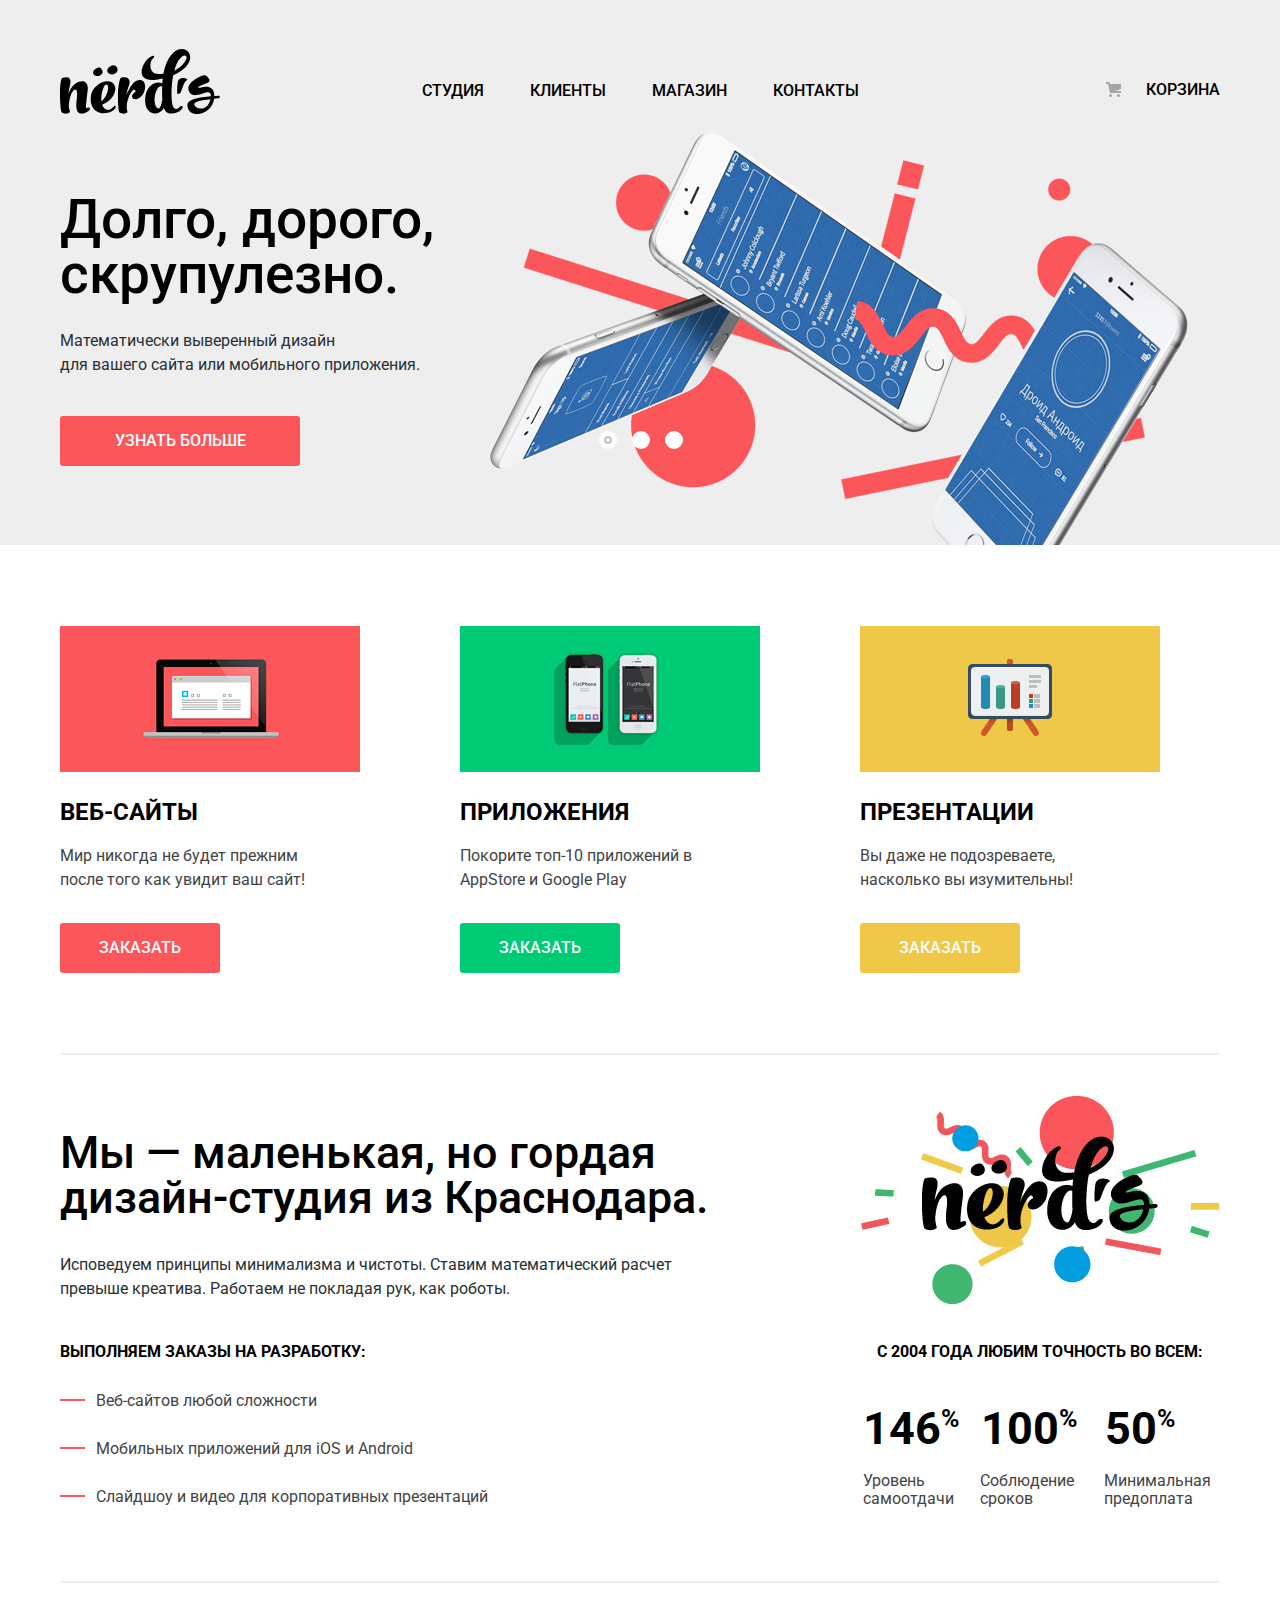
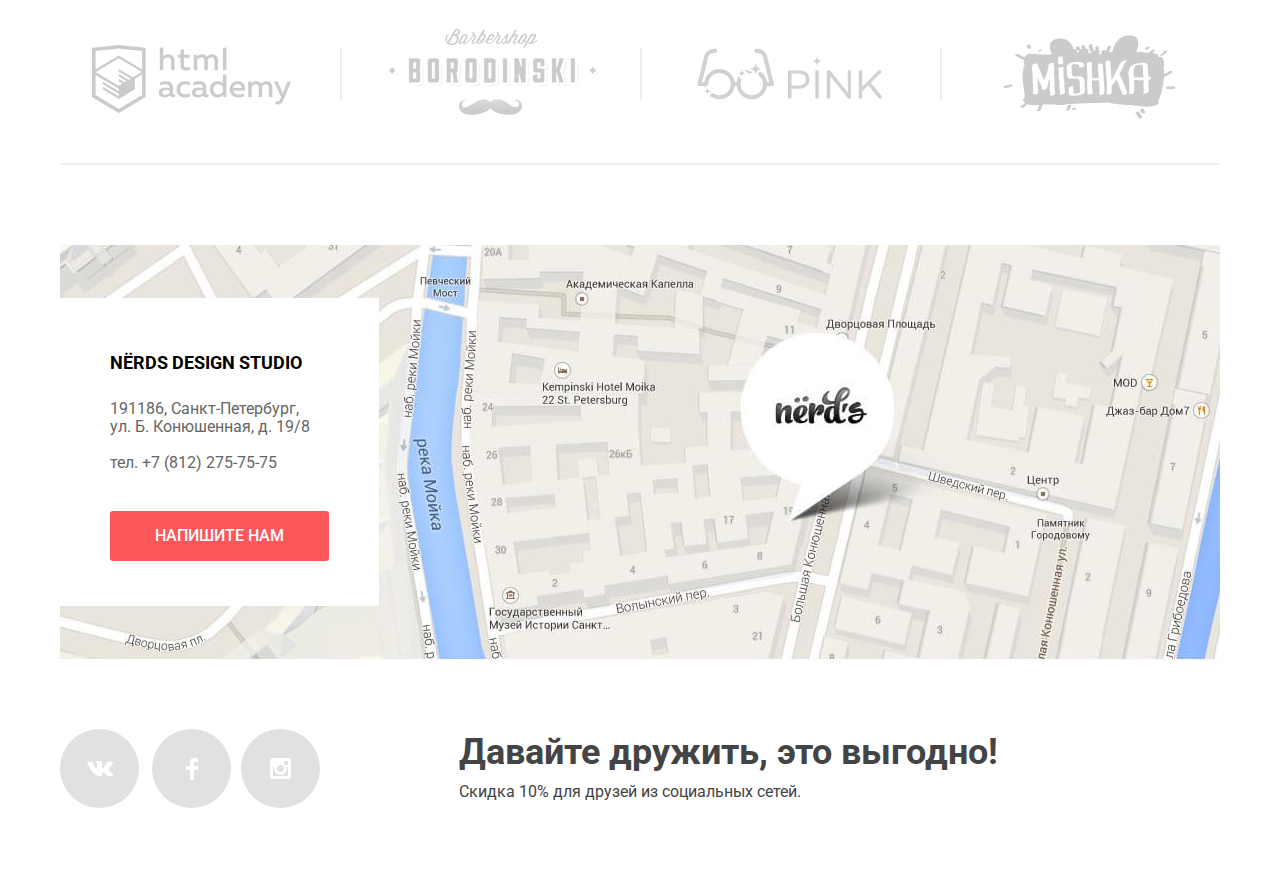
==== index.html @ ffe6e955 "убрал отображение телефона с подчеркиванием в Edge" ====
<!DOCTYPE html>
<html lang="ru">
  <head>
    <meta charset="utf-8" name="format-detection" content="telephone=no">
    <title>Нёрдс: главная страница</title>
    <link href="https://fonts.googleapis.com/css?family=Roboto:400,500,700&amp;subset=cyrillic" rel="stylesheet">
    <link href="css/normalize.min.css" rel="stylesheet">
    <link href="css/style.css" rel="stylesheet">
  </head>
  <body>
    <header class="page-header">
      <div class="container">
        <nav class="navigation">
          <div class="logo index">
            <a>
              <img src="img/nerds-logo.svg" width="160" height="65" alt="Логотип студии «Нёрдс»">
            </a>
          </div>
          <ul class="top-menu">
            <li><a href="#">Студия</a></li>
            <li><a href="#">Клиенты</a></li>
            <li><a href="catalog.html">Магазин</a></li>
            <li><a href="#">Контакты</a></li>
          </ul>
          <div class="cart">
            <a href="#">Корзина</a>
          </div>
        </nav>
      </div>
    </header>
    <main class="index-content">
      <h1 class="visually-hidden">Студия «Нёрдс»</h1>
      <section class="slider">
        <div class="container">
          <h2 class="visually-hidden">Преимущества</h2>
          <input class="visually-hidden" type="radio" id="product-1" name="toggle" checked>
          <input class="visually-hidden" type="radio" id="product-2" name="toggle">
          <input class="visually-hidden" type="radio" id="product-3" name="toggle">
          <div class="slider-controls">
            <label class="slider-controls-item slider-controls-item--1" for="product-1">Первый</label>
            <label class="slider-controls-item slider-controls-item--2" for="product-2">Второй</label>
            <label class="slider-controls-item slider-controls-item--3" for="product-3">Третий</label>
          </div>
          <ul class="slider-list">
            <li class="slider-item">
              <p class="slider-item-title">Долго, дорого,<br>скрупулезно.</p>
              <p>Математически выверенный дизайн<br>для вашего сайта или мобильного приложения.</p>
              <a class="button slider-item-btn" href="#">Узнать больше</a>
            </li>
            <li class="slider-item">
              <p class="slider-item-title">Любим математику как никто другой</p>
              <p>Никакого креатива, только математические формулы для расчета идеальных пропорций.</p>
              <a class="button slider-item-btn" href="#">Узнать больше</a>
            </li>
            <li class="slider-item">
              <p class="slider-item-title">Только ночь,<br>только хардкор</p>
              <p>Работать днем, как все? Мы против этого.<br>Ближе к полуночи работа только начинается.</p>
              <a class="button slider-item-btn" href="#">Узнать больше</a>
            </li>
          </ul>
        </div>
      </section>
      <div class="container">
        <section class="services">
          <h2 class="visually-hidden">Услуги и преимущества</h2>
          <ul class="services-list">
            <li class="services-item sites">
              <h3>Веб-сайты</h3>
              <p>Мир никогда не будет прежним после того как увидит ваш сайт!</p>
              <a class="button services-btn" href="#">Заказать</a>
            </li>
            <li class="services-item apps">
              <h3>Приложения</h3>
              <p>Покорите топ-10 приложений в AppStore и Google Play</p>
              <a class="button services-btn" href="#">Заказать</a>
            </li>
            <li class="services-item presentations">
              <h3>Презентации</h3>
              <p>Вы даже не подозреваете, насколько вы изумительны!</p>
              <a class="button services-btn" href="#">Заказать</a>
            </li>
          </ul>
        </section>
        <section class="studio">
          <h2 class="visually-hidden">О студии «Нёрдс»</h2>
          <div class="col-left">
            <b>Мы — маленькая, но гордая дизайн-студия из Краснодара.</b>
            <p>Исповедуем принципы минимализма и чистоты. Ставим математический расчет превыше креатива. Работаем не покладая рук, как роботы.</p>
            <p class="studio-details">Выполняем заказы на разработку:</p>
            <ul class="creation-list">
              <li>Веб-сайтов любой сложности</li>
              <li>Мобильных приложений для iOS и Android</li>
              <li>Слайдшоу и видео для корпоративных презентаций</li>
            </ul>
          </div>
          <div class="col-right">
            <div class="nerds-illustration">
              <img src="img/nerds-illustration.jpg" width="360" height="208" alt="Логотип студии «Нёрдс» на цветном фоне">
            </div>
            <p class="studio-details">С 2004 года любим точность во всем:</p>
            <table class="percentages-table">
              <tr>
                <td>146<span>%</span></td>
                <td>100<span>%</span></td>
                <td>50<span>%</span></td>
              </tr>
              <tr>
                <td>Уровень самоотдачи</td>
                <td>Соблюдение сроков</td>
                <td>Минимальная предоплата</td>
              </tr>
            </table>
          </div>
        </section>
        <section class="customers">
          <div class="customers-wrap">
            <h2 class="visually-hidden">Клиенты студии «Нёрдс»</h2>
            <ul class="customers-list">
              <li>
                <a href="https://htmlacademy.ru/intensive/htmlcss">
                  <img src="img/logo-1-html.png" width="260" height="180" alt="Логотип-ссылка HTML-Академии">
                </a>
              </li>
              <li>
                <a href="#">
                  <img src="img/logo-2-barbershop.png" width="260" height="180" alt="Логотип-ссылка барбершопа «Бородинский»">
                </a>
              </li>
              <li>
                <a href="#">
                  <img src="img/logo-3-pink.png" width="260" height="180" alt="Логотип-ссылка Pink">
                </a>
              </li>
              <li>
                <a href="#">
                  <img src="img/logo-4-mishka.png" width="260" height="180" alt="Логотип-ссылка Mishka">
                </a>
              </li>
            </ul>
          </div>
        </section>
      </div> <!-- Здесь закрывается .container -->
    </main>
    <section class="contacts">
      <h2 class="visually-hidden">Контакты</h2>
      <iframe src="https://yandex.ru/map-widget/v1/-/CBquR4H8hA"></iframe>
      <div class="container">
        <img class="map" src="img/map.jpg" width="1160" height="416" alt="Карта с расположением офиса студии «Нёрдс» по адресу ул. Б. Конюшенная, д. 19/8, Санкт-Петербург">
        <div class="address">
          <p class="address-title">Nёrds design studio</p>
          <p>191186, Санкт-Петербург, ул. Б. Конюшенная, д. 19/8</p>
          <p>тел. +7 (812) 275-75-75</p>
          <a class="button write-btn" href="contact.html">Напишите нам</a>
        </div>
      </div>
    </section>
    <footer class="page-footer">
      <div class="container">
        <ul class="social">
          <li>
            <a class="social-button vk" href="#"><span class="visually-hidden">ВКонтакте</span></a>
          </li>
          <li>
            <a class="social-button fb" href="#"><span class="visually-hidden">Фейсбук</span></a>
          </li>
          <li>
            <a class="social-button insta" href="#"><span class="visually-hidden">Инстаграм</span></a>
          </li>
        </ul>
        <div class="footer-slogan">
          <p>Давайте дружить, это выгодно!</p>
          <p>Скидка 10% для друзей из социальных сетей.</p>
        </div>
      </div>
    </footer>
    <div class="popup">
      <h2>Напишите нам</h2>
      <button class="close-btn" type="button" aria-label="Кнопка закрытия формы отправки данных"><span class="visually-hidden">Закрыть</span></button>
      <form class="popup-form" action="https://echo.htmlacademy.ru" method="post">
        <p>
          <label for="full-name">Ваше имя:</label>
          <input id="full-name" type="text" name="full-name" placeholder="Имя Фамилия">
        </p>
        <p>
          <label for="email">Ваш e-mail:</label>
          <input id="email" type="email" name="email" placeholder="email@example.com">
        </p>
        <p>
          <label for="text-area">Текст письма:</label>
          <textarea id="text-area" rows="10" cols="45" name="text-area" placeholder="В свободной форме"></textarea>
        </p>
        <button class="button send-btn" type="submit">Отправить</button>
      </form>
    </div>
    <script src="js/popup.min.js"></script>
  </body>
</html>
---- css/style.css ----
html {
  -webkit-box-sizing: border-box;
  box-sizing: border-box;
}

*,
::before,
::after {
  -webkit-box-sizing: inherit;
  box-sizing: inherit;
}

img {
  max-width: 100%;
  height: auto;
}

body {
  padding: 0;

  font-weight: 400;
  font-size: 16px;
  line-height: 24px;
  font-family: Roboto, Arial, sans-serif;
  color: #444444;

  background-color: #ffffff;
}

a {
  text-decoration: none;
}

.visually-hidden:not(:focus):not(:active),
input[type="checkbox"].visually-hidden,
input[type="radio"].visually-hidden {
  position: absolute;

  width: 1px;
  height: 1px;
  margin: -1px;
  padding: 0;
  overflow: hidden;

  white-space: nowrap;

  border: 0;

  clip: rect(0 0 0 0);
  clip-path: inset(100%);

  -webkit-clip-path: inset(100%);
}

.container {
  width: 1200px;
  margin: 0 auto;
  padding: 0 20px;
}

.button {
  display: block;
  min-height: 50px;
  padding: 16px 0;

  font-weight: 500;
  line-height: 18px;
  text-align: center;
  color: #ffffff;
  text-transform: uppercase;

  border-radius: 3px;
}
/* ------Styling of .page-header------*/
.page-header {
  padding-top: 49px;

  background-color: #eeeeee;
}

.navigation {
  display: -webkit-box;
  display: -ms-flexbox;
  display: flex;
  align-items: center;

  font-weight: 500;
  line-height: 30px;
  color: #000000;
  text-transform: uppercase;

  -webkit-box-align: center;
  -ms-flex-align: center;
}

.navigation a {
  display: block;

  color: #000000;

  -webkit-user-select: none;
  -moz-user-select: none;
  -ms-user-select: none;
  user-select: none;
}

.navigation a:hover,
.navigation a:focus {
  color: #fb565a;
}

.navigation a:active {
  color: rgba(0, 0, 0, 0.3);
}

.navigation-current a {
  border-bottom: 2px solid #fb565a;
}

.navigation-current a:hover,
.navigation-current a:focus {
  color: #000000;
}

.logo a {
  width: 160px;
  height: 65px;
  margin-right: 202px;
}

.logo:hover,
.logo:focus {
  opacity: 0.8;
}

.logo:active {
  opacity: 0.3;
}

.index:hover,
.index:focus,
.index:active {
  opacity: 1;
}

.top-menu {
  display: -webkit-box;
  display: -ms-flexbox;
  display: flex;
  flex-wrap: wrap;
  margin: 0;
  padding: 0;

  list-style: none;

  -ms-flex-wrap: wrap;
}

.top-menu a {
  display: block;
  margin-right: 46px;
  padding-top: 22px;
  padding-bottom: 4px;
}

.cart {
  display: -webkit-box;
  display: -ms-flexbox;
  display: flex;
  max-width: 115px;
  margin: 0;
  margin-left: auto;
  padding: 0;
  padding-top: 10px;
}

.cart a {
  position: relative;

  display: block;
  padding-top: 7px;
  padding-left: 40px;
}

.cart a::before {
  content: "";
  position: absolute;
  top: 14px;
  left: 0;

  width: 15px;
  height: 15px;

  background-image: url("../img/cart-icon.svg");
  background-repeat: no-repeat;
}

/*------Styling of the slider ------*/
.slider {
  position: relative;

  background-color: #eeeeee;
}

.slider-controls {
  position: absolute;
  bottom: 104px;
  left: 50%;
  z-index: 100;

  width: 160px;
  height: 18px;

  font-size: 0;
  text-align: center;

  -webkit-transform: translateX(-50%);
  -ms-transform: translateX(-50%);
  transform: translateX(-50%);
}

.slider-controls label {
  position: relative;

  display: inline-block;
  width: 18px;
  height: 18px;
  margin-right: 15px;
  padding: 8px;

  border-radius: 50%;
  cursor: pointer;
}

.slider-controls label::after {
  content: "";
  position: absolute;
  top: 8px;
  left: 8px;
  z-index: 1;

  width: 18px;
  height: 18px;

  background: #ffffff;
  border-radius: 50%;
}

.slider-list {
  margin: 0;
  padding: 0;

  list-style: none;
}

.slider-item {
  display: none;
  padding: 0;
  padding-top: 78px;
  padding-bottom: 79px;
}

.slider-item:nth-child(1) {
  background-image: url("../img/nerds-index-slide1.png");
  background-repeat: no-repeat;
  background-position: 99% 0;
}

.slider-item:nth-child(2) {
  background-image: url("../img/nerds-index-slide2.png");
  background-repeat: no-repeat;
  background-position: 100% 0;
}

.slider-item:nth-child(2) p {
  width: 550px;
}

.slider-item:nth-child(3) {
  background-image: url("../img/nerds-index-slide3.png");
  background-repeat: no-repeat;
  background-position: 100% 0;
}

#product-1:checked ~ .slider-list .slider-item:nth-child(1) {
  display: block;
}

#product-2:checked ~ .slider-list .slider-item:nth-child(2) {
  display: block;
}

#product-3:checked ~ .slider-list .slider-item:nth-child(3) {
  display: block;
}

#product-1:checked ~ .slider-controls .slider-controls-item--1::before,
#product-2:checked ~ .slider-controls .slider-controls-item--2::before,
#product-3:checked ~ .slider-controls .slider-controls-item--3::before {
  content: "";
  position: absolute;
  top: 50%;
  left: 50%;
  z-index: 2;

  width: 8px;
  height: 8px;
  margin: 4px;

  background-color: inherit;
  border: 2px solid #c1c1c1;
  border-radius: 50%;
}

.slider-item-title {
  max-width: 600px;
  margin: 0;
  margin-bottom: 27px;

  font-weight: 500;
  font-size: 55px;
  line-height: 55px;
  color: #000000;
}

.slider-item p:nth-child(2) {
  max-width: 430px;
  margin: 0;
  margin-bottom: 39px;

  color: #283136;
}

.slider-item-btn {
  width: 240px;

  background-color: #fb565a;
}

.slider-item-btn:hover,
.slider-item-btn:focus {
  background-color: #e74246;
}

.slider-item-btn:active {
  color: rgba(255, 255, 255, 0.3);

  background-color: #d7373b;
  -webkit-box-shadow: inset 0 3px rgba(0, 0, 0, 0.1);
  box-shadow: inset 0 3px rgba(0, 0, 0, 0.1);
}

/* ------ Styling of the section "Services and benefits" ------*/
.services {
  padding-top: 81px;
}

.services-list {
  display: -webkit-box;
  display: -ms-flexbox;
  display: flex;
  flex-wrap: wrap;
  margin: 0;
  padding: 0;

  list-style: none;

  border-bottom: 2px solid #eeeeee;

  -ms-flex-wrap: wrap;
}

.services-item {
  display: -webkit-box;
  display: -ms-flexbox;
  display: flex;
  -ms-flex-direction: column;
  flex-direction: column;
  width: 300px;
  margin-right: 100px;
  padding-top: 146px;

  background-repeat: no-repeat;
  background-position: left top;
  background-size: 300px 146px;

  -webkit-box-direction: normal;
  -webkit-box-orient: vertical;
}

.services-item:nth-child(3n) {
  margin-right: 0;
}

.sites {
  background-image: url("../img/illustration-1.jpg");
}

.apps {
  background-image: url("../img/illustration-2.jpg");
}

.presentations {
  background-image: url("../img/illustration-3.jpg");
}

.services-item h3 {
  margin: 0;
  margin-bottom: 2px;
  padding: 0;
  padding-top: 25px;

  font-weight: 700;
  font-size: 24px;
  line-height: 30px;
  color: #000000;
  text-transform: uppercase;
}

.services-item p {
  margin: 0;
  margin-bottom: 31px;
  padding: 0;
  padding-top: 15px;

  width: 250px;
}

.services-btn {
  width: 160px;
  margin-top: auto;
  margin-bottom: 80px;
}

.sites .services-btn {
  background-color: #fb565a;
}

.sites .services-btn:hover,
.sites .services-btn:focus {
  background-color: #e74246;
}

.sites .services-btn:active {
  color: rgba(255, 255, 255, 0.3);

  background-color: #d7373b;
  -webkit-box-shadow: inset 0 3px #c13135;
  box-shadow: inset 0 3px #c13135;
}

.apps .services-btn {
  background-color: #00ca74;
}

.apps .services-btn:hover,
.apps .services-btn:focus {
  background-color: #00bc6c;
}

.apps .services-btn:active {
  color: rgba(255, 255, 255, 0.3);

  background-color: #00aa62;
  -webkit-box-shadow: inset 0 3px #009958;
  box-shadow: inset 0 3px #009958;
}

.presentations .services-btn {
  background-color: #efc84a;
}

.presentations .services-btn:hover,
.presentations .services-btn:focus {
  background-color: #eab534;
}

.presentations .services-btn:active {
  color: rgba(255, 255, 255, 0.3);

  background-color: #e5a722;
  -webkit-box-shadow: inset 0 3px #ce961f;
  box-shadow: inset 0 3px #ce961f;
}

/* ------ Styling of the section "Studio" ------*/
.studio {
  display: -webkit-box;
  display: -ms-flexbox;
  display: flex;
  justify-content: space-between;
  width: 100%;
  min-height: 528px;
  margin: 0;
  padding: 0;

  border-bottom: 2px solid #eeeeee;

  -webkit-box-pack: justify;
  -ms-flex-pack: justify;
}

.col-left {
  width: 660px;
  margin: 0;
  padding: 0;
  padding-top: 75px;
}

.col-left b {
  display: block;
  margin: 0;
  margin-bottom: 33px;
  padding: 0;

  font-weight: 500;
  font-size: 45px;
  line-height: 45px;
  color: #000000;
}

.col-left p {
  margin: 0;
  margin-bottom: 39px;
  padding: 0;

  color: #283136;
}

.col-left .studio-details {
  margin: 0;
  margin-bottom: 25px;
  padding: 0;

  font-weight: 700;
  color: #000000;
  text-transform: uppercase;
}

.creation-list {
  margin: 0;
  padding: 0;

  list-style: none;
}

.creation-list li {
  position: relative;

  margin-bottom: 24px;
  padding-left: 36px;
}

.creation-list li::before {
  content: "";
  position: absolute;
  top: 10px;
  left: 0;

  width: 25px;
  height: 2px;

  background-color: #fb565a;
}

.col-right {
  width: 360px;
  margin: 0;
  padding: 0;
  padding-top: 41px;
}

.col-right .studio-details {
  margin: 0;
  margin-bottom: 39px;
  margin-left: 17px;
  padding: 0;
  padding-top: 29px;

  font-weight: 700;
  color: #000000;
  text-transform: uppercase;
}

.percentages-table {
  margin: 0;
  padding: 0;
}

.percentages-table tr:first-child {
  min-height: 54px;

  font-weight: 700;
  font-size: 45px;
  line-height: 45px;
  color: #000000;
}

.percentages-table tr:first-child td:nth-child(2) {
  padding-left: 15px;
}

.percentages-table tr:first-child td:nth-child(3) {
  padding-left: 21px;
}

tr span {
  font-weight: 700;
  font-size: 25px;
  line-height: 25px;
  vertical-align: top;
  color: #000000;
}

.percentages-table tr:last-child td {
  padding-top: 18px;

  line-height: 18px;
}

.percentages-table tr:last-child td:nth-child(2) {
  padding-left: 14px;
}

.percentages-table tr:last-child td:nth-child(3) {
  padding-left: 20px;
}

/* ------ Styling of the section "Customers" with logos------*/
.customers {
  margin-bottom: 80px;

  border-bottom: 2px solid #eeeeee;
}

.customers-wrap {
  margin: 0;
  margin-left: -40px;
  padding: 0;
}

.customers-list {
  display: -webkit-box;
  display: -ms-flexbox;
  display: flex;
  flex-wrap: wrap;
  margin: 0;
  padding: 0;

  list-style: none;

  -ms-flex-wrap: wrap;
}

.customers-list li {
  position: relative;

  min-width: 260px;
  min-height: 180px;
  padding-left: 40px;
}

.customers-list img {
  display: block;
  margin: 0;
  padding: 0;

  opacity: 0.2;
}

.customers-list img:hover,
.customers-list img:focus {
  opacity: 1;
}

.customers-list img:active {
  opacity: 0.1;
}

.customers-list li::after {
  content: "";
  position: absolute;
  top: 65px;
  left: 320px;

  width: 2px;
  height: 52px;

  background-color: #eeeeee;
}

.customers-list li:hover::after,
.customers-list li:focus::after,
.customers-list li:active::after {
  opacity: 1.0;
}

.customers-list li:last-child::after,
.customers-list li:nth-child(4n)::after {
  display: none;
}

/*------- Styling of the section "Contacts" and map----*/
.contacts {
  position: relative;

  display: block;
  min-height: 416px;
  margin: 0;
  margin-bottom: 68px;
  padding: 0;
}

.contacts iframe {
  position: absolute;
  top: 0;
  left: 0;
  z-index: 2;

  width: 100%;
  height: 416px;

  border: none;
}

.map {
  position: absolute;
  top: 0;
  left: center;
  z-index: 1;

  display: block;
}

.address {
  position: relative;
  top: 53px;
  left: 0;
  z-index: 3;

  width: 319px;
  min-height: 308px;
  margin: 0;
  padding: 50px 50px 0;

  background-color: #ffffff;
}

.address-title {
  margin: 0;
  margin-bottom: 22px;
  padding: 0;

  font-weight: 700;
  font-size: 18px;
  line-height: 30px;
  color: #000000;
  text-transform: uppercase;
}

.address p:nth-child(2) {
  margin-bottom: 18px;

  width: 205px;

  line-height: 18px;
  color: #666666;
}

.address p:nth-child(3) {
  margin-bottom: 39px;

  line-height: 18px;
  color: #666666;
}

.write-btn {
  width: 219px;

  background-color: #fb565a;
}

.write-btn:hover,
.write-btn:focus {
  background-color: #e74246;
}

.write-btn:active {
  color: rgba(255, 255, 255, 0.3);

  background-color: #d7373b;
  -webkit-box-shadow: inset 0 3px rgba(0, 0, 0, 0.1);
  box-shadow: inset 0 3px rgba(0, 0, 0, 0.1);
}

/* ------ Styling of .page-footer----------*/
.page-footer .container {
  display: -webkit-box;
  display: -ms-flexbox;
  display: flex;
  justify-content: space-between;
  min-height: 155px;

  -webkit-box-pack: justify;
  -ms-flex-pack: justify;
}

.social {
  display: -webkit-box;
  display: -ms-flexbox;
  display: flex;
  flex-wrap: wrap;
  flex-basis: 380px;
  margin: 0;
  padding: 0;

  list-style: none;

  -ms-flex-wrap: wrap;
}

.social li {
  margin: 0;
  padding: 0;
}

.social-button {
  display: block;
  width: 79px;
  height: 79px;
  margin: 0;
  margin-right: 13px;
  padding: 0;

  background-color: #e1e1e1;
  border-radius: 50%;
}

.social-button.fb {
  margin-right: 10px;
}

.social-button:hover,
.social-button:focus {
  background-color: #e74246;
}

.social-button:active {
  background-color: #d7373b;
  -webkit-box-shadow: inset 0 3px 0 rgba(0, 1, 1, 0.1);
  box-shadow: inset 0 3px 0 rgba(0, 1, 1, 0.1);
}

.vk {
  background-image: url("../img/vk-icon.svg");
  background-repeat: no-repeat;
  background-position: 50%;
  background-size: 26px 15px;
}

.fb {
  background-image: url("../img/fb-icon.svg");
  background-repeat: no-repeat;
  background-position: 50%;
  background-size: 12px 22px;
}

.insta {
  background-image: url("../img/insta-icon.svg");
  background-repeat: no-repeat;
  background-position: 50%;
  background-size: 21px 21px;
}

.social-button:active.vk {
  background-image: url("../img/vk-icon-opacity.svg");
}

.social-button:active.fb {
  background-image: url("../img/fb-icon-opacity.svg");
}

.social-button:active.insta {
  background-image: url("../img/insta-icon-opacity.svg");
}

.footer-slogan {
  flex-basis: 800px;
  margin: 0;
  padding: 0;
  padding-top: 11px;
  padding-left: 26px;
}

.footer-slogan p:first-child {
  margin: 0;
  padding: 0;

  font-weight: 700;
  font-size: 36px;
}

/* ------ Styling of "catalog" inner page------*/
.page-title {
  display: block;
  min-height: 241px;
  margin: 0;
  padding-top: 76px;

  font-weight: 500;
  font-size: 55px;
  line-height: 55px;
  text-align: center;
  color: #000000;

  background-color: #eeeeee;
}

.inner {
  display: -webkit-box;
  display: -ms-flexbox;
  display: flex;
  justify-content: space-between;

  -webkit-box-pack: justify;
  -ms-flex-pack: justify;
}

.filters {
  width: 320px;
  min-height: 840px;
  margin: 0;
  padding: 0;
  padding-top: 55px;
}

.filters-item {
  margin: 0;
  margin-bottom: 25px;
  padding: 0;

  border: none;
}

.filters-item legend,
.content-filter span {
  font-weight: 700;
  font-size: 18px;
  line-height: 30px;
  color: #000000;
  text-transform: uppercase;
}

/*------- Price filter with two thumbs------------*/
.price {
  margin: 0;
  margin-bottom: 55px;
  padding: 0;
}

.range-filter {
  width: 260px;
  margin-top: 49px;
}

.range-controls {
  position: relative;

  height: 80px;
  margin-bottom: 13px;
  padding-top: 38px;
  padding-right: 21px;
  padding-left: 18px;

  background-color: #eeeeee;
  border-radius: 3px;
}

.range-controls .scale {
  height: 2px;

  background: #d7dcde;
}

.range-controls .bar {
  width: 70%;
  height: 2px;

  background: #00ca74;
}

.range-controls .toggle {
  position: absolute;
  top: 29px;
  left: 0;

  -webkit-box-sizing: content-box;
  box-sizing: content-box;
  width: 4px;
  height: 4px;
  padding: 0;

  background-color: #ababab;
  border: 8px solid #ffffff;
  border-radius: 50%;
  -webkit-box-shadow: 0 2px 1px 0 #cfcfcf;
  box-shadow: 0 2px 1px 0 #cfcfcf;
  cursor: pointer;
}

.range-controls .toggle-min {
  left: 18px;
}

.range-controls .toggle-max {
  left: 160px;
}

.price-controls {
  font-size: 0;
}

.price-controls label {
  display: inline-block;
  width: 50%;

  font-size: 16px;
  line-height: 22px;
  color: #283136;
  text-transform: uppercase;
}

.price-controls input {
  width: 80px;
  height: 37px;
  margin-left: 8px;
  padding: 8px 10px;

  font-size: 16px;
  font-family: Roboto, Arial, sans-serif;
  text-align: center;
  color: #283136;

  background: #eeeeee;
  border: none;
  border-radius: 3px;
}

.max-price {
  text-align: right;
}

/*-------------- Filters .grid and .features --------------*/
.filters-item ul {
  margin: 0;
  padding: 0;
  padding-top: 15px;

  list-style: none;
}

.filters-item-option {
  margin-bottom: 20px;
  padding-left: 36px;

  line-height: 20px;
  color: #283136;
}

.filters-item-option label {
  position: relative;

  display: block;

  cursor: pointer;

  -webkit-user-select: none;
  -moz-user-select: none;
  -ms-user-select: none;
  user-select: none;
}

.filters-input + label::before {
  content: "";
  position: absolute;
  top: -2px;
  left: -35px;

  background-repeat: no-repeat;
  opacity: 0.4;
}

.filters-input-radio + label::before {
  width: 25px;
  height: 25px;

  background-image: url("../img/radio-off.svg");
}

.filters-input-checkbox + label::before {
  top: -1px;

  width: 23px;
  height: 23px;

  background-image: url("../img/checkbox-off.svg");
}

.filters-input-radio:checked + label::before {
  background-image: url("../img/radio-on.svg");
}

.filters-input-checkbox:checked + label::before {
  background-image: url("../img/checkbox-on.svg");
}

.filters-input:hover + label,
.filters-input:focus + label {
  color: #000000;
}

.filters-input:hover + label::before,
.filters-input:focus + label::before {
  opacity: 1;
}

.filters-input:disabled + label {
  color: #283136;

  cursor: auto;
  opacity: 0.3;
}

.filters-input:disabled + label::before {
  opacity: 0.1;
}

.grid {
  margin-bottom: 26px;
}

.features {
  margin-bottom: 30px;
}

.show-btn {
  width: 260px;

  color: #000000;

  background-color: #eeeeee;
  border: none;
}

.show-btn:hover,
.show-btn:focus {
  background-color: #dfdfdf;
}

.show-btn:active {
  color: rgba(0, 0, 0, 0.3);

  background-color: #d5d5d5;
  outline: none;
  -webkit-box-shadow: inset 0 3px #bfbfbf;
  box-shadow: inset 0 3px #bfbfbf;
}

/*-------------------- Sorting filter --------------*/
.content {
  width: 820px;
  min-height: 2217px;
  padding: 0;
  padding-top: 50px;
}

.content-filter {
  display: -webkit-box;
  display: -ms-flexbox;
  display: flex;
  justify-content: space-between;
  align-items: baseline;
  width: 820px;
  min-height: 55px;
  margin: 0;
  margin-bottom: 8px;
  padding: 0;

  -webkit-box-align: baseline;
  -webkit-box-pack: justify;
  -ms-flex-align: baseline;
  -ms-flex-pack: justify;
}

.content-filter span {
  margin: 0;
  margin-right: 0;
  margin-left: 59px;
  padding: 0;
  padding-top: 1px;
}

.wrapper {
  display: -webkit-box;
  display: -ms-flexbox;
  display: flex;
  flex-basis: 360px;
  justify-content: space-between;
  align-items: baseline;

  -webkit-box-align: baseline;
  -webkit-box-pack: justify;
  -ms-flex-align: baseline;
  -ms-flex-pack: justify;
  -ms-flex-preferred-size: 360px;
}

.sort {
  display: -webkit-box;
  display: -ms-flexbox;
  display: flex;
  margin: 0;
  padding: 0;

  list-style: none;
}

.by-feature a {
  font-weight: 400;
  font-size: 14px;
  line-height: 18px;
  color: #000000;
  text-transform: uppercase;

  opacity: 0.3;
}

.by-feature li:not(:first-child) {
  margin-left: 25px;
}


.by-order a {
  display: -webkit-box;
  display: -ms-flexbox;
  display: flex;
  width: 11px;
  height: 10px;
  margin-left: 19px;

  opacity: 0.2;
}

.descending a {
  background-image: url("../img/icon-down-dir.svg");
  background-repeat: no-repeat;
}

.ascending a {
  background-image: url("../img/icon-up-dir.svg");
  background-repeat: no-repeat;
}

.sort a:hover,
.sort a:focus {
  opacity: 0.6;
}

.sort a:active,
.sort .active,
.sort .active:hover,
.sort .active:focus {
  opacity: 1;
}

/*------------- Styling of content-------------------*/
.content-list {
  display: -webkit-box;
  display: -ms-flexbox;
  display: flex;
  flex-basis: 820px;
  flex-wrap: wrap;
  justify-content: space-between;
  min-height: 1915px;
  margin: 0;
  padding: 0;
  padding-top: 19px;
  padding-left: 60px;

  list-style: none;

  -webkit-box-pack: justify;
  -ms-flex-pack: justify;
  -ms-flex-preferred-size: 820px;
  -ms-flex-wrap: wrap;
}

.content-item {
  position: relative;

  flex-basis: 362px;
  height: 618px;
  margin: 0;
  margin-bottom: 31px;
  overflow: hidden;

  border: 1px solid rgba(0, 1, 1, 0.1);
  border-radius: 5px;

  -ms-flex-preferred-size: 362px;
}

.content-item img {
  width: 360px;
  height: 576px;
  margin: 0;
  padding: 0;
}

.content-item::before {
  content: "";

  display: block;
  width: 360px;
  height: 40px;

  background-image: url("../img/browser.svg");
  background-repeat: no-repeat;
  opacity: 0.12;
}

.content-item:hover,
.content-item:focus {
  box-shadow: 0 6px 15px rgba(0, 1, 1, 0.25);
}

.content-item:hover.content-item::before,
.content-item:focus.content-item::before {
  opacity: 1;
}

.content-item:hover .content-item-hover,
.content-item:focus .content-item-hover {
  display: block;
}

.content-item-hover {
  position: absolute;
  bottom: 0;
  left: 0;

  display: none;
  width: 360px;
  min-height: 230px;
  margin: 0;
  padding: 0;
  padding-top: 25px;

  text-align: center;

  background-color: #eeeeee;
}

.content-item:nth-child(3) .content-item-hover,
.content-item:nth-child(4) .content-item-hover {
  padding-top: 30px;
}

.content-item-hover h3 {
  margin: 0;
  margin-bottom: 15px;
  padding: 0;
}

.content-item-hover h3 a {
  margin: 0;
  padding: 0;

  font-weight: 700;
  font-size: 18px;
  line-height: 30px;
  color: #000000;
  text-transform: uppercase;
}

.content-item-hover p {
  margin: 0 auto;
  margin-bottom: 32px;
  padding: 0;

  line-height: 18px;
  color: #666666;
}

.sedona p,
.barbershop p,
.mishka p {
  width: 180px;
}

.aplus p,
.pink p,
.kvast p {
  width: 230px;
}

.price-btn {
  width: 200px;
  margin: 0 auto;

  background-color: #fb565a;
}

.price-btn:hover,
.price-btn:focus {
  background-color: #e74246;
}

.price-btn:active {
  background-color: #d7373b;
  -webkit-box-shadow: inset 0 3px #c13135;
  box-shadow: inset 0 3px #c13135;
}

/*------------- Pagination -------------------*/
.pagination-list {
  display: -webkit-box;
  display: -ms-flexbox;
  display: flex;
  flex-wrap: wrap;
  align-items: baseline;
  margin: 0;
  margin-bottom: 58px;
  margin-left: 60px;
  padding: 0;
  padding-top: 26px;

  list-style: none;

  -webkit-box-align: baseline;
  -ms-flex-align: baseline;
  -ms-flex-wrap: wrap;
}

.pagination-item {
  display: block;
  min-width: 50px;
  margin-right: 10px;
  padding: 0;

  background-color: #eeeeee;
}

.pagination-item:nth-child(2),
.pgination-item:nth-child(3) {
  margin-right: 13px;
}

.pagination-item:last-child {
  min-width: 260px;
}

.pagination-item a {
  display: block;
  padding: 15px;

  color: #000000;
}

.pagination-item:last-child a {
  padding: 15px 75px;
}

.pagination-item:hover,
.pagination-item:focus {
  background-color: #dfdfdf;
}

.pagination-item:active:not(.active) {
  background-color: #d5d5d5;
  -webkit-box-shadow: inset 0 3px 0 #bfbfbf;
  box-shadow: inset 0 3px 0 #bfbfbf;
}

.pagination-item:active:not(.active) a {
  opacity: 0.3;
}

.pagination-item.active {
  background-color: #ffffff;
  border: 3px solid #dbdbdb;
}

/* ------ Styling of popup -----*/
.popup {
  position: fixed;
  top: 50%;
  right: 0;
  bottom: 50%;
  left: 0;
  z-index: 100;

  display: none;
  width: 960px;
  min-height: 590px;
  margin: auto;
  padding: 68px 99px;

  background-color: #ffffff;
  -webkit-box-shadow: 0 20px 60px rgba(0, 0, 0, 0.7);
  box-shadow: 0 20px 60px rgba(0, 0, 0, 0.7);
}

@-webkit-keyframes bounce {
  0% {
    -webkit-transform: translateY(-2000px);
    transform: translateY(-2000px);
  }

  70% {
    -webkit-transform: translateY(30px);
    transform: translateY(30px);
  }

  90% {
    -webkit-transform: translateY(-10px);
    transform: translateY(-10px);
  }

  100% {
    -webkit-transform: translateY(0);
    transform: translateY(0);
  }
}

@keyframes bounce {
  0% {
    -webkit-transform: translateY(-2000px);
    transform: translateY(-2000px);
  }

  70% {
    -webkit-transform: translateY(30px);
    transform: translateY(30px);
  }

  90% {
    -webkit-transform: translateY(-10px);
    transform: translateY(-10px);
  }

  100% {
    -webkit-transform: translateY(0);
    transform: translateY(0);
  }
}

@-webkit-keyframes shake {
  0%,
  100% {
    -webkit-transform: translateX(0);
    transform: translateX(0);
  }

  10%,
  30%,
  50%,
  70%,
  90% {
    -webkit-transform: translateX(-10px);
    transform: translateX(-10px);
  }

  20%,
  40%,
  60%,
  80% {
    -webkit-transform: translateX(10px);
    transform: translateX(10px);
  }
}

@keyframes shake {
  0%,
  100% {
    -webkit-transform: translateX(0);
    transform: translateX(0);
  }

  10%,
  30%,
  50%,
  70%,
  90% {
    -webkit-transform: translateX(-10px);
    transform: translateX(-10px);
  }

  20%,
  40%,
  60%,
  80% {
    -webkit-transform: translateX(10px);
    transform: translateX(10px);
  }
}

.popup-show {
  display: block;

  -webkit-animation: bounce 0.6s;
  animation: bounce 0.6s;
}

.popup-error {
  -webkit-animation: shake 0.6s;
  animation: shake 0.6s;
}

.close-btn {
  position: absolute;
  top: 80px;
  right: 90px;

  width: 21px;
  height: 21px;

  font-size: 0;

  background-color: transparent;
  border: 0;
  cursor: pointer;
  opacity: 0.3;
}

.close-btn::before,
.close-btn::after {
  content: "";
  position: absolute;
  top: 7px;
  left: -3px;

  width: 26px;
  height: 4px;

  background-color: #fb565a;
}

.close-btn::before {
  -webkit-transform: rotate(45deg);
  -ms-transform: rotate(45deg);
  transform: rotate(45deg);
}

.close-btn::after {
  -webkit-transform: rotate(-45deg);
  -ms-transform: rotate(-45deg);
  transform: rotate(-45deg);
}

.close-btn:hover,
.close-btn:focus {
  opacity: 1;
}

.close-btn:active {
  opacity: 0.1;
}

.popup h2 {
  margin: 0;
  margin-bottom: 25px;

  font-weight: 500;
  font-size: 45px;
  line-height: 45px;
  color: #000000;
}

.popup-form {
  display: -webkit-box;
  display: -ms-flexbox;
  display: flex;
  flex-wrap: wrap;
  justify-content: space-between;

  -webkit-box-pack: justify;
  -ms-flex-pack: justify;
  -ms-flex-wrap: wrap;
}

.popup-form p:nth-child(1),
.popup-form p:nth-child(2) {
  flex-basis: 360px;

  -ms-flex-preferred-size: 360px;
}

.popup-form p:nth-child(3) {
  flex-basis: 760px;
  margin-bottom: 40px;

  -ms-flex-preferred-size: 760px;
}

.popup-form label {
  display: block;
  margin-bottom: 9px;

  font-weight: 700;
  line-height: 18px;
  color: #000000;
}

.popup-form input[type="text"],
.popup-form input[type="email"] {
  width: 362px;
  height: 50px;
  padding: 15px;

  font: inherit;
  line-height: 18px;

  border: 2px solid #d7dcde;
  border-radius: 3px;
  opacity: 0.5;
}

.popup-form textarea {
  width: 762px;
  height: 120px;
  padding: 13px 14px;

  font: inherit;
  line-height: 18px;

  border: 2px solid #d7dcde;
  border-radius: 3px;
  opacity: 0.5;

  resize: none;
}

.popup-form input:hover,
.popup-form textarea:hover {
  border-color: #b4b9bb;
}

.popup-form input:focus,
.popup-form textarea:focus {
  border-color: #000000;
  outline: none;
  opacity: 1;
}

.popup-form input:invalid {
  color: #e74246;

  border-color: #e74246;
  opacity: 1;
}

.send-btn {
  width: 260px;
  margin: 0;
  margin-bottom: 85px;
  padding: 0;

  background-color: #fb565a;
  border: 0;
}

.send-btn:hover,
.send-btn:focus {
  background-color: #e74246;
}

.send-btn:active {
  color: rgba(255, 255, 255, 0.3);

  background-color: #d7373b;
  outline: 0;
  -webkit-box-shadow: inset 0 3px 0 #c13135;
  box-shadow: inset 0 3px 0 #c13135;
}
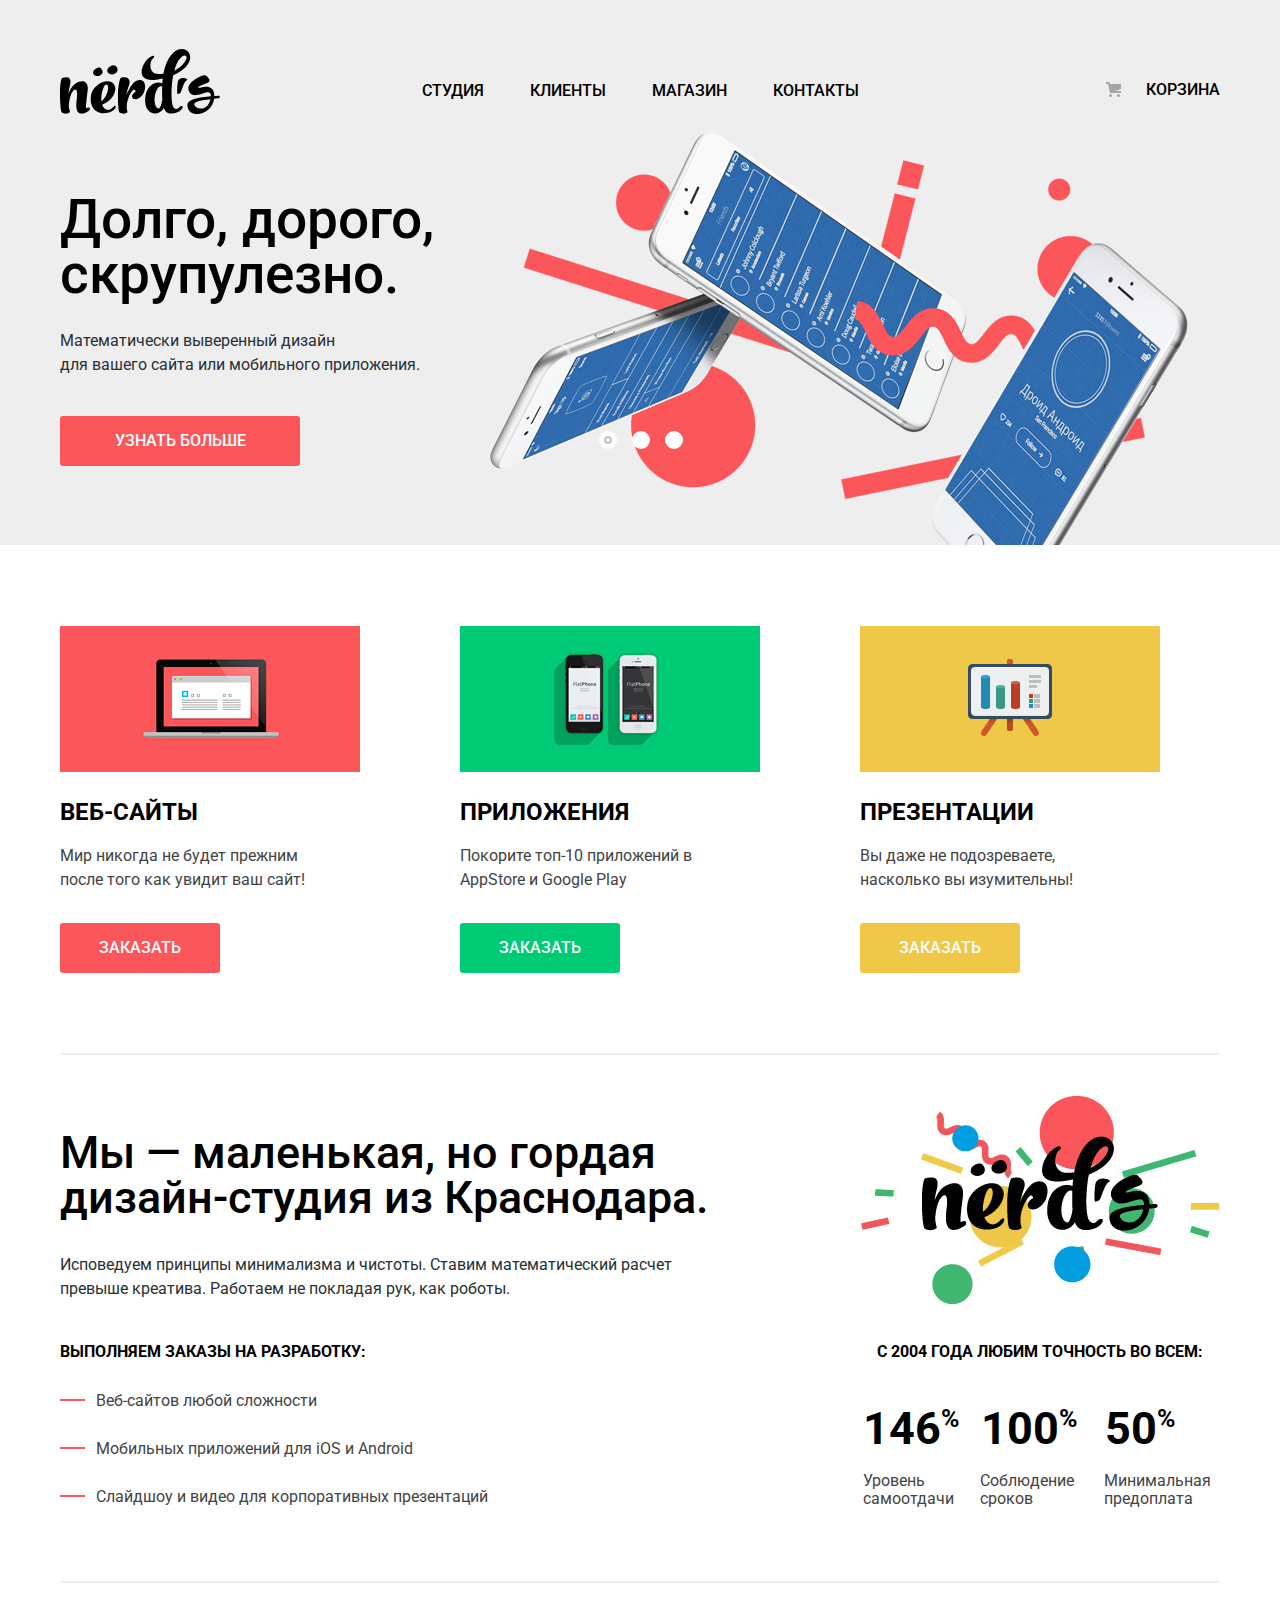
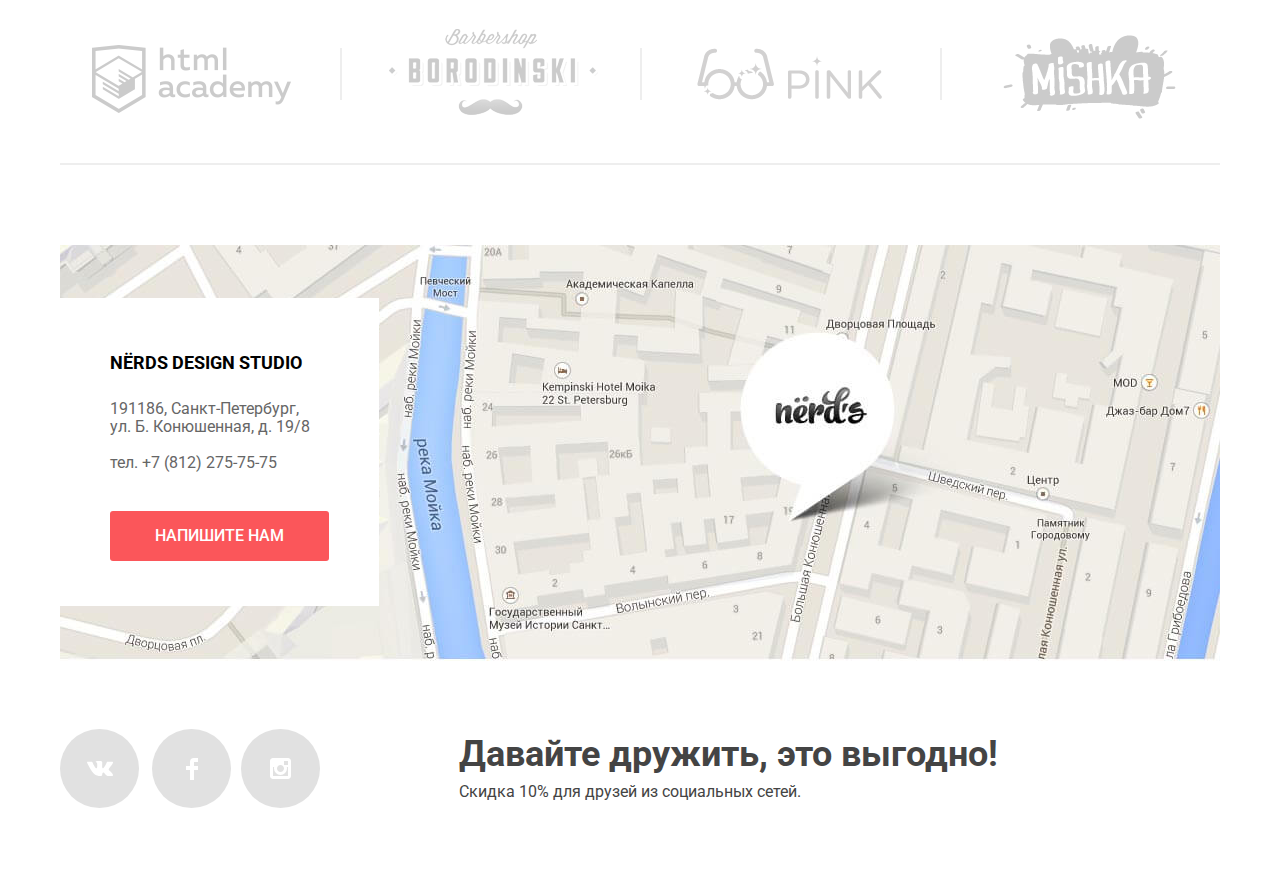
==== commit a575fe0e: "Попытка анимировать слайдер" ====
--- a/index.html
+++ b/index.html
@@ -1,11 +1,11 @@
 <!DOCTYPE html>
 <html lang="ru">
   <head>
-    <meta charset="utf-8" name="format-detection" content="telephone=no">
+    <meta charset="utf-8">
     <title>Нёрдс: главная страница</title>
     <link href="https://fonts.googleapis.com/css?family=Roboto:400,500,700&amp;subset=cyrillic" rel="stylesheet">
     <link href="css/normalize.min.css" rel="stylesheet">
-    <link href="css/style.css" rel="stylesheet">
+    <link href="css/style.min.css" rel="stylesheet">
   </head>
   <body>
     <header class="page-header">
@@ -192,6 +192,8 @@
         <button class="button send-btn" type="submit">Отправить</button>
       </form>
     </div>
+    <script src="js/jquery-3.5.1.min.js"></script>
+    <script src="js/slider.js"></script>
     <script src="js/popup.min.js"></script>
   </body>
 </html>
--- a/css/style.min.css
+++ b/css/style.min.css
@@ -0,0 +1 @@
+html{-webkit-box-sizing:border-box;box-sizing:border-box}*,::before,::after{-webkit-box-sizing:inherit;box-sizing:inherit}img{max-width:100%;height:auto}body{padding:0;font-weight:400;font-size:16px;line-height:24px;font-family:Roboto,Arial,sans-serif;color:#444;background-color:#fff}a{text-decoration:none}.visually-hidden:not(:focus):not(:active),input[type=checkbox].visually-hidden,input[type=radio].visually-hidden{position:absolute;width:1px;height:1px;margin:-1px;padding:0;overflow:hidden;white-space:nowrap;border:0;clip:rect(0 0 0 0);clip-path:inset(100%);-webkit-clip-path:inset(100%)}.container{width:1200px;margin:0 auto;padding:0 20px}.button{display:block;min-height:50px;padding:16px 0;font-weight:500;line-height:18px;text-align:center;color:#fff;text-transform:uppercase;border-radius:3px}.page-header{padding-top:49px;background-color:#eee}.navigation{display:-webkit-box;display:-ms-flexbox;display:flex;align-items:center;font-weight:500;line-height:30px;color:#000;text-transform:uppercase;-webkit-box-align:center;-ms-flex-align:center}.navigation a{display:block;color:#000;-webkit-user-select:none;-moz-user-select:none;-ms-user-select:none;user-select:none}.navigation a:hover,.navigation a:focus{color:#fb565a}.navigation a:active{color:rgba(0,0,0,.3)}.navigation-current a{border-bottom:2px solid #fb565a}.navigation-current a:hover,.navigation-current a:focus{color:#000}.logo a{width:160px;height:65px;margin-right:202px}.logo:hover,.logo:focus{opacity:.8}.logo:active{opacity:.3}.index:hover,.index:focus,.index:active{opacity:1}.top-menu{display:-webkit-box;display:-ms-flexbox;display:flex;flex-wrap:wrap;margin:0;padding:0;list-style:none;-ms-flex-wrap:wrap}.top-menu a{display:block;margin-right:46px;padding-top:22px;padding-bottom:4px}.cart{display:-webkit-box;display:-ms-flexbox;display:flex;max-width:115px;margin:0;margin-left:auto;padding:0;padding-top:10px}.cart a{position:relative;display:block;padding-top:7px;padding-left:40px}.cart a::before{content:"";position:absolute;top:14px;left:0;width:15px;height:15px;background-image:url(../img/cart-icon.svg);background-repeat:no-repeat}.slider{position:relative;background-color:#eee}.slider-controls{position:absolute;bottom:104px;left:50%;z-index:100;width:160px;height:18px;font-size:0;text-align:center;-webkit-transform:translateX(-50%);-ms-transform:translateX(-50%);transform:translateX(-50%)}.slider-controls label{position:relative;display:inline-block;width:18px;height:18px;margin-right:15px;padding:8px;border-radius:50%;cursor:pointer}.slider-controls label::after{content:"";position:absolute;top:8px;left:8px;z-index:1;width:18px;height:18px;background:#fff;border-radius:50%}.slider-list{margin:0;padding:0;list-style:none}.slider-item{display:none;padding:0;padding-top:78px;padding-bottom:79px}.slider-item:nth-child(1){background-image:url(../img/nerds-index-slide1.png);background-repeat:no-repeat;background-position:99% 0}.slider-item:nth-child(2){background-image:url(../img/nerds-index-slide2.png);background-repeat:no-repeat;background-position:100% 0}.slider-item:nth-child(2) p{width:550px}.slider-item:nth-child(3){background-image:url(../img/nerds-index-slide3.png);background-repeat:no-repeat;background-position:100% 0}#product-1:checked~.slider-list .slider-item:nth-child(1){display:block}#product-2:checked~.slider-list .slider-item:nth-child(2){display:block}#product-3:checked~.slider-list .slider-item:nth-child(3){display:block}#product-1:checked~.slider-controls .slider-controls-item--1::before,#product-2:checked~.slider-controls .slider-controls-item--2::before,#product-3:checked~.slider-controls .slider-controls-item--3::before{content:"";position:absolute;top:50%;left:50%;z-index:2;width:8px;height:8px;margin:4px;background-color:inherit;border:2px solid #c1c1c1;border-radius:50%}.slider-item-title{max-width:600px;margin:0;margin-bottom:27px;font-weight:500;font-size:55px;line-height:55px;color:#000}.slider-item p:nth-child(2){max-width:430px;margin:0;margin-bottom:39px;color:#283136}.slider-item-btn{width:240px;background-color:#fb565a}.slider-item-btn:hover,.slider-item-btn:focus{background-color:#e74246}.slider-item-btn:active{color:rgba(255,255,255,.3);background-color:#d7373b;-webkit-box-shadow:inset 0 3px rgba(0,0,0,.1);box-shadow:inset 0 3px rgba(0,0,0,.1)}.services{padding-top:81px}.services-list{display:-webkit-box;display:-ms-flexbox;display:flex;flex-wrap:wrap;margin:0;padding:0;list-style:none;border-bottom:2px solid #eee;-ms-flex-wrap:wrap}.services-item{display:-webkit-box;display:-ms-flexbox;display:flex;-ms-flex-direction:column;flex-direction:column;width:300px;margin-right:100px;padding-top:146px;background-repeat:no-repeat;background-position:left top;background-size:300px 146px;-webkit-box-direction:normal;-webkit-box-orient:vertical}.services-item:nth-child(3n){margin-right:0}.sites{background-image:url(../img/illustration-1.jpg)}.apps{background-image:url(../img/illustration-2.jpg)}.presentations{background-image:url(../img/illustration-3.jpg)}.services-item h3{margin:0;margin-bottom:2px;padding:0;padding-top:25px;font-weight:700;font-size:24px;line-height:30px;color:#000;text-transform:uppercase}.services-item p{margin:0;margin-bottom:31px;padding:0;padding-top:15px;width:250px}.services-btn{width:160px;margin-top:auto;margin-bottom:80px}.sites .services-btn{background-color:#fb565a}.sites .services-btn:hover,.sites .services-btn:focus{background-color:#e74246}.sites .services-btn:active{color:rgba(255,255,255,.3);background-color:#d7373b;-webkit-box-shadow:inset 0 3px #c13135;box-shadow:inset 0 3px #c13135}.apps .services-btn{background-color:#00ca74}.apps .services-btn:hover,.apps .services-btn:focus{background-color:#00bc6c}.apps .services-btn:active{color:rgba(255,255,255,.3);background-color:#00aa62;-webkit-box-shadow:inset 0 3px #009958;box-shadow:inset 0 3px #009958}.presentations .services-btn{background-color:#efc84a}.presentations .services-btn:hover,.presentations .services-btn:focus{background-color:#eab534}.presentations .services-btn:active{color:rgba(255,255,255,.3);background-color:#e5a722;-webkit-box-shadow:inset 0 3px #ce961f;box-shadow:inset 0 3px #ce961f}.studio{display:-webkit-box;display:-ms-flexbox;display:flex;justify-content:space-between;width:100%;min-height:528px;margin:0;padding:0;border-bottom:2px solid #eee;-webkit-box-pack:justify;-ms-flex-pack:justify}.col-left{width:660px;margin:0;padding:0;padding-top:75px}.col-left b{display:block;margin:0;margin-bottom:33px;padding:0;font-weight:500;font-size:45px;line-height:45px;color:#000}.col-left p{margin:0;margin-bottom:39px;padding:0;color:#283136}.col-left .studio-details{margin:0;margin-bottom:25px;padding:0;font-weight:700;color:#000;text-transform:uppercase}.creation-list{margin:0;padding:0;list-style:none}.creation-list li{position:relative;margin-bottom:24px;padding-left:36px}.creation-list li::before{content:"";position:absolute;top:10px;left:0;width:25px;height:2px;background-color:#fb565a}.col-right{width:360px;margin:0;padding:0;padding-top:41px}.col-right .studio-details{margin:0;margin-bottom:39px;margin-left:17px;padding:0;padding-top:29px;font-weight:700;color:#000;text-transform:uppercase}.percentages-table{margin:0;padding:0}.percentages-table tr:first-child{min-height:54px;font-weight:700;font-size:45px;line-height:45px;color:#000}.percentages-table tr:first-child td:nth-child(2){padding-left:15px}.percentages-table tr:first-child td:nth-child(3){padding-left:21px}tr span{font-weight:700;font-size:25px;line-height:25px;vertical-align:top;color:#000}.percentages-table tr:last-child td{padding-top:18px;line-height:18px}.percentages-table tr:last-child td:nth-child(2){padding-left:14px}.percentages-table tr:last-child td:nth-child(3){padding-left:20px}.customers{margin-bottom:80px;border-bottom:2px solid #eee}.customers-wrap{margin:0;margin-left:-40px;padding:0}.customers-list{display:-webkit-box;display:-ms-flexbox;display:flex;flex-wrap:wrap;margin:0;padding:0;list-style:none;-ms-flex-wrap:wrap}.customers-list li{position:relative;min-width:260px;min-height:180px;padding-left:40px}.customers-list img{display:block;margin:0;padding:0;opacity:.2}.customers-list img:hover,.customers-list img:focus{opacity:1}.customers-list img:active{opacity:.1}.customers-list li::after{content:"";position:absolute;top:65px;left:320px;width:2px;height:52px;background-color:#eee}.customers-list li:hover::after,.customers-list li:focus::after,.customers-list li:active::after{opacity:1}.customers-list li:last-child::after,.customers-list li:nth-child(4n)::after{display:none}.contacts{position:relative;display:block;min-height:416px;margin:0;margin-bottom:68px;padding:0}.contacts iframe{position:absolute;top:0;left:0;z-index:2;width:100%;height:416px;border:0}.map{position:absolute;top:0;left:center;z-index:1;display:block}.address{position:relative;top:53px;left:0;z-index:3;width:319px;min-height:308px;margin:0;padding:50px 50px 0;background-color:#fff}.address-title{margin:0;margin-bottom:22px;padding:0;font-weight:700;font-size:18px;line-height:30px;color:#000;text-transform:uppercase}.address p:nth-child(2){margin-bottom:18px;width:205px;line-height:18px;color:#666}.address p:nth-child(3){margin-bottom:39px;line-height:18px;color:#666}.write-btn{width:219px;background-color:#fb565a}.write-btn:hover,.write-btn:focus{background-color:#e74246}.write-btn:active{color:rgba(255,255,255,.3);background-color:#d7373b;-webkit-box-shadow:inset 0 3px rgba(0,0,0,.1);box-shadow:inset 0 3px rgba(0,0,0,.1)}.page-footer .container{display:-webkit-box;display:-ms-flexbox;display:flex;justify-content:space-between;min-height:155px;-webkit-box-pack:justify;-ms-flex-pack:justify}.social{display:-webkit-box;display:-ms-flexbox;display:flex;flex-wrap:wrap;flex-basis:380px;margin:0;padding:0;list-style:none;-ms-flex-wrap:wrap}.social li{margin:0;padding:0}.social-button{display:block;width:79px;height:79px;margin:0;margin-right:13px;padding:0;background-color:#e1e1e1;border-radius:50%}.social-button.fb{margin-right:10px}.social-button:hover,.social-button:focus{background-color:#e74246}.social-button:active{background-color:#d7373b;-webkit-box-shadow:inset 0 3px 0 rgba(0,1,1,.1);box-shadow:inset 0 3px 0 rgba(0,1,1,.1)}.vk{background-image:url(../img/vk-icon.svg);background-repeat:no-repeat;background-position:50%;background-size:26px 15px}.fb{background-image:url(../img/fb-icon.svg);background-repeat:no-repeat;background-position:50%;background-size:12px 22px}.insta{background-image:url(../img/insta-icon.svg);background-repeat:no-repeat;background-position:50%;background-size:21px 21px}.social-button:active.vk{background-image:url(../img/vk-icon-opacity.svg)}.social-button:active.fb{background-image:url(../img/fb-icon-opacity.svg)}.social-button:active.insta{background-image:url(../img/insta-icon-opacity.svg)}.footer-slogan{flex-basis:800px;margin:0;padding:0;padding-top:7px;padding-left:26px}.footer-slogan p:first-child{margin:0;padding:0;font-weight:700;font-size:36px;line-height:36px}.footer-slogan p:last-child{margin:0;margin-top:8px;padding:0}.page-title{display:block;min-height:241px;margin:0;padding-top:76px;font-weight:500;font-size:55px;line-height:55px;text-align:center;color:#000;background-color:#eee}.inner{display:-webkit-box;display:-ms-flexbox;display:flex;justify-content:space-between;-webkit-box-pack:justify;-ms-flex-pack:justify}.filters{width:320px;min-height:840px;margin:0;padding:0;padding-top:55px}.filters-item{margin:0;margin-bottom:25px;padding:0;border:0}.filters-item legend,.content-filter span{font-weight:700;font-size:18px;line-height:30px;color:#000;text-transform:uppercase}.price{margin:0;margin-bottom:55px;padding:0}.range-filter{width:260px;margin-top:49px}.range-controls{position:relative;height:80px;margin-bottom:13px;padding-top:38px;padding-right:21px;padding-left:18px;background-color:#eee;border-radius:3px}.range-controls .scale{height:2px;background:#d7dcde}.range-controls .bar{width:70%;height:2px;background:#00ca74}.range-controls .toggle{position:absolute;top:29px;left:0;-webkit-box-sizing:content-box;box-sizing:content-box;width:4px;height:4px;padding:0;background-color:#ababab;border:8px solid #fff;border-radius:50%;-webkit-box-shadow:0 2px 1px 0 #cfcfcf;box-shadow:0 2px 1px 0 #cfcfcf;cursor:pointer}.range-controls .toggle-min{left:18px}.range-controls .toggle-max{left:160px}.price-controls{font-size:0}.price-controls label{display:inline-block;width:50%;font-size:16px;line-height:22px;color:#283136;text-transform:uppercase}.price-controls input{width:80px;height:37px;margin-left:8px;padding:8px 10px;font-size:16px;font-family:Roboto,Arial,sans-serif;text-align:center;color:#283136;background:#eee;border:0;border-radius:3px}.max-price{text-align:right}.filters-item ul{margin:0;padding:0;padding-top:15px;list-style:none}.filters-item-option{margin-bottom:20px;padding-left:36px;line-height:20px;color:#283136}.filters-item-option label{position:relative;display:block;cursor:pointer;-webkit-user-select:none;-moz-user-select:none;-ms-user-select:none;user-select:none}.filters-input+label::before{content:"";position:absolute;top:-2px;left:-35px;background-repeat:no-repeat;opacity:.4}.filters-input-radio+label::before{width:25px;height:25px;background-image:url(../img/radio-off.svg)}.filters-input-checkbox+label::before{top:-1px;width:23px;height:23px;background-image:url(../img/checkbox-off.svg)}.filters-input-radio:checked+label::before{background-image:url(../img/radio-on.svg)}.filters-input-checkbox:checked+label::before{background-image:url(../img/checkbox-on.svg)}.filters-input:hover+label,.filters-input:focus+label{color:#000}.filters-input:hover+label::before,.filters-input:focus+label::before{opacity:1}.filters-input:disabled+label{color:#283136;cursor:auto;opacity:.3}.filters-input:disabled+label::before{opacity:.1}.grid{margin-bottom:26px}.features{margin-bottom:30px}.show-btn{width:260px;color:#000;background-color:#eee;border:0}.show-btn:hover,.show-btn:focus{background-color:#dfdfdf}.show-btn:active{color:rgba(0,0,0,.3);background-color:#d5d5d5;outline:0;-webkit-box-shadow:inset 0 3px #bfbfbf;box-shadow:inset 0 3px #bfbfbf}.content{width:820px;min-height:2217px;padding:0;padding-top:50px}.content-filter{display:-webkit-box;display:-ms-flexbox;display:flex;justify-content:space-between;align-items:baseline;width:820px;min-height:55px;margin:0;margin-bottom:8px;padding:0;-webkit-box-align:baseline;-webkit-box-pack:justify;-ms-flex-align:baseline;-ms-flex-pack:justify}.content-filter span{margin:0;margin-right:0;margin-left:59px;padding:0;padding-top:1px}.wrapper{display:-webkit-box;display:-ms-flexbox;display:flex;flex-basis:360px;justify-content:space-between;align-items:baseline;-webkit-box-align:baseline;-webkit-box-pack:justify;-ms-flex-align:baseline;-ms-flex-pack:justify;-ms-flex-preferred-size:360px}.sort{display:-webkit-box;display:-ms-flexbox;display:flex;margin:0;padding:0;list-style:none}.by-feature a{font-weight:400;font-size:14px;line-height:18px;color:#000;text-transform:uppercase;opacity:.3}.by-feature li:not(:first-child){margin-left:25px}.by-order a{display:-webkit-box;display:-ms-flexbox;display:flex;width:11px;height:10px;margin-left:19px;opacity:.2}.descending a{background-image:url(../img/icon-down-dir.svg);background-repeat:no-repeat}.ascending a{background-image:url(../img/icon-up-dir.svg);background-repeat:no-repeat}.sort a:hover,.sort a:focus{opacity:.6}.sort a:active,.sort .active,.sort .active:hover,.sort .active:focus{opacity:1}.content-list{display:-webkit-box;display:-ms-flexbox;display:flex;flex-basis:820px;flex-wrap:wrap;justify-content:space-between;min-height:1915px;margin:0;padding:0;padding-top:19px;padding-left:60px;list-style:none;-webkit-box-pack:justify;-ms-flex-pack:justify;-ms-flex-preferred-size:820px;-ms-flex-wrap:wrap}.content-item{position:relative;flex-basis:362px;height:618px;margin:0;margin-bottom:31px;overflow:hidden;border:1px solid rgba(0,1,1,.1);border-radius:5px;-ms-flex-preferred-size:362px}.content-item img{width:360px;height:576px;margin:0;padding:0}.content-item::before{content:"";display:block;width:360px;height:40px;background-image:url(../img/browser.svg);background-repeat:no-repeat;opacity:.12}.content-item:hover,.content-item:focus{box-shadow:0 6px 15px rgba(0,1,1,.25)}.content-item:hover.content-item::before,.content-item:focus.content-item::before{opacity:1}.content-item:hover .content-item-hover,.content-item:focus .content-item-hover{display:block}.content-item-hover{position:absolute;bottom:0;left:0;display:none;width:360px;min-height:230px;margin:0;padding:0;padding-top:25px;text-align:center;background-color:#eee}.content-item:nth-child(3) .content-item-hover,.content-item:nth-child(4) .content-item-hover{padding-top:30px}.content-item-hover h3{margin:0;margin-bottom:15px;padding:0}.content-item-hover h3 a{margin:0;padding:0;font-weight:700;font-size:18px;line-height:30px;color:#000;text-transform:uppercase}.content-item-hover p{margin:0 auto;margin-bottom:32px;padding:0;line-height:18px;color:#666}.sedona p,.barbershop p,.mishka p{width:180px}.aplus p,.pink p,.kvast p{width:230px}.price-btn{width:200px;margin:0 auto;background-color:#fb565a}.price-btn:hover,.price-btn:focus{background-color:#e74246}.price-btn:active{background-color:#d7373b;-webkit-box-shadow:inset 0 3px #c13135;box-shadow:inset 0 3px #c13135}.pagination-list{display:-webkit-box;display:-ms-flexbox;display:flex;flex-wrap:wrap;align-items:baseline;margin:0;margin-bottom:58px;margin-left:60px;padding:0;padding-top:26px;list-style:none;-webkit-box-align:baseline;-ms-flex-align:baseline;-ms-flex-wrap:wrap}.pagination-item{display:block;min-width:50px;margin-right:10px;padding:0;background-color:#eee}.pagination-item:nth-child(2),.pgination-item:nth-child(3){margin-right:13px}.pagination-item:last-child{min-width:260px}.pagination-item a{display:block;padding:15px;color:#000}.pagination-item:last-child a{padding:15px 75px}.pagination-item:hover,.pagination-item:focus{background-color:#dfdfdf}.pagination-item:active:not(.active){background-color:#d5d5d5;-webkit-box-shadow:inset 0 3px 0 #bfbfbf;box-shadow:inset 0 3px 0 #bfbfbf}.pagination-item:active:not(.active) a{opacity:.3}.pagination-item.active{background-color:#fff;border:3px solid #dbdbdb}.popup{position:fixed;top:50%;right:0;bottom:50%;left:0;z-index:100;display:none;width:960px;min-height:590px;margin:auto;padding:68px 99px;background-color:#fff;-webkit-box-shadow:0 20px 60px rgba(0,0,0,.7);box-shadow:0 20px 60px rgba(0,0,0,.7)}@-webkit-keyframes bounce{0%{-webkit-transform:translateY(-2000px);transform:translateY(-2000px)}70%{-webkit-transform:translateY(30px);transform:translateY(30px)}90%{-webkit-transform:translateY(-10px);transform:translateY(-10px)}to{-webkit-transform:translateY(0);transform:translateY(0)}}@keyframes bounce{0%{-webkit-transform:translateY(-2000px);transform:translateY(-2000px)}70%{-webkit-transform:translateY(30px);transform:translateY(30px)}90%{-webkit-transform:translateY(-10px);transform:translateY(-10px)}to{-webkit-transform:translateY(0);transform:translateY(0)}}@-webkit-keyframes shake{0%,to{-webkit-transform:translateX(0);transform:translateX(0)}10%,30%,50%,70%,90%{-webkit-transform:translateX(-10px);transform:translateX(-10px)}20%,40%,60%,80%{-webkit-transform:translateX(10px);transform:translateX(10px)}}@keyframes shake{0%,to{-webkit-transform:translateX(0);transform:translateX(0)}10%,30%,50%,70%,90%{-webkit-transform:translateX(-10px);transform:translateX(-10px)}20%,40%,60%,80%{-webkit-transform:translateX(10px);transform:translateX(10px)}}.popup-show{display:block;-webkit-animation:bounce .6s;animation:bounce .6s}.popup-error{-webkit-animation:shake .6s;animation:shake .6s}.close-btn{position:absolute;top:80px;right:90px;width:21px;height:21px;font-size:0;background-color:transparent;border:0;cursor:pointer;opacity:.3}.close-btn::before,.close-btn::after{content:"";position:absolute;top:7px;left:-3px;width:26px;height:4px;background-color:#fb565a}.close-btn::before{-webkit-transform:rotate(45deg);-ms-transform:rotate(45deg);transform:rotate(45deg)}.close-btn::after{-webkit-transform:rotate(-45deg);-ms-transform:rotate(-45deg);transform:rotate(-45deg)}.close-btn:hover,.close-btn:focus{opacity:1}.close-btn:active{opacity:.1}.popup h2{margin:0;margin-bottom:25px;font-weight:500;font-size:45px;line-height:45px;color:#000}.popup-form{display:-webkit-box;display:-ms-flexbox;display:flex;flex-wrap:wrap;justify-content:space-between;-webkit-box-pack:justify;-ms-flex-pack:justify;-ms-flex-wrap:wrap}.popup-form p:nth-child(1),.popup-form p:nth-child(2){flex-basis:360px;-ms-flex-preferred-size:360px}.popup-form p:nth-child(3){flex-basis:760px;margin-bottom:40px;-ms-flex-preferred-size:760px}.popup-form label{display:block;margin-bottom:9px;font-weight:700;line-height:18px;color:#000}.popup-form input[type=text],.popup-form input[type=email]{width:362px;height:50px;padding:15px;font:inherit;line-height:18px;border:2px solid #d7dcde;border-radius:3px;opacity:.5}.popup-form textarea{width:762px;height:120px;padding:13px 14px;font:inherit;line-height:18px;border:2px solid #d7dcde;border-radius:3px;opacity:.5;resize:none}.popup-form input:hover,.popup-form textarea:hover{border-color:#b4b9bb}.popup-form input:focus,.popup-form textarea:focus{border-color:#000;outline:0;opacity:1}.popup-form input:invalid{color:#e74246;border-color:#e74246;opacity:1}.send-btn{width:260px;margin:0;margin-bottom:85px;padding:0;background-color:#fb565a;border:0}.send-btn:hover,.send-btn:focus{background-color:#e74246}.send-btn:active{color:rgba(255,255,255,.3);background-color:#d7373b;outline:0;-webkit-box-shadow:inset 0 3px 0 #c13135;box-shadow:inset 0 3px 0 #c13135}
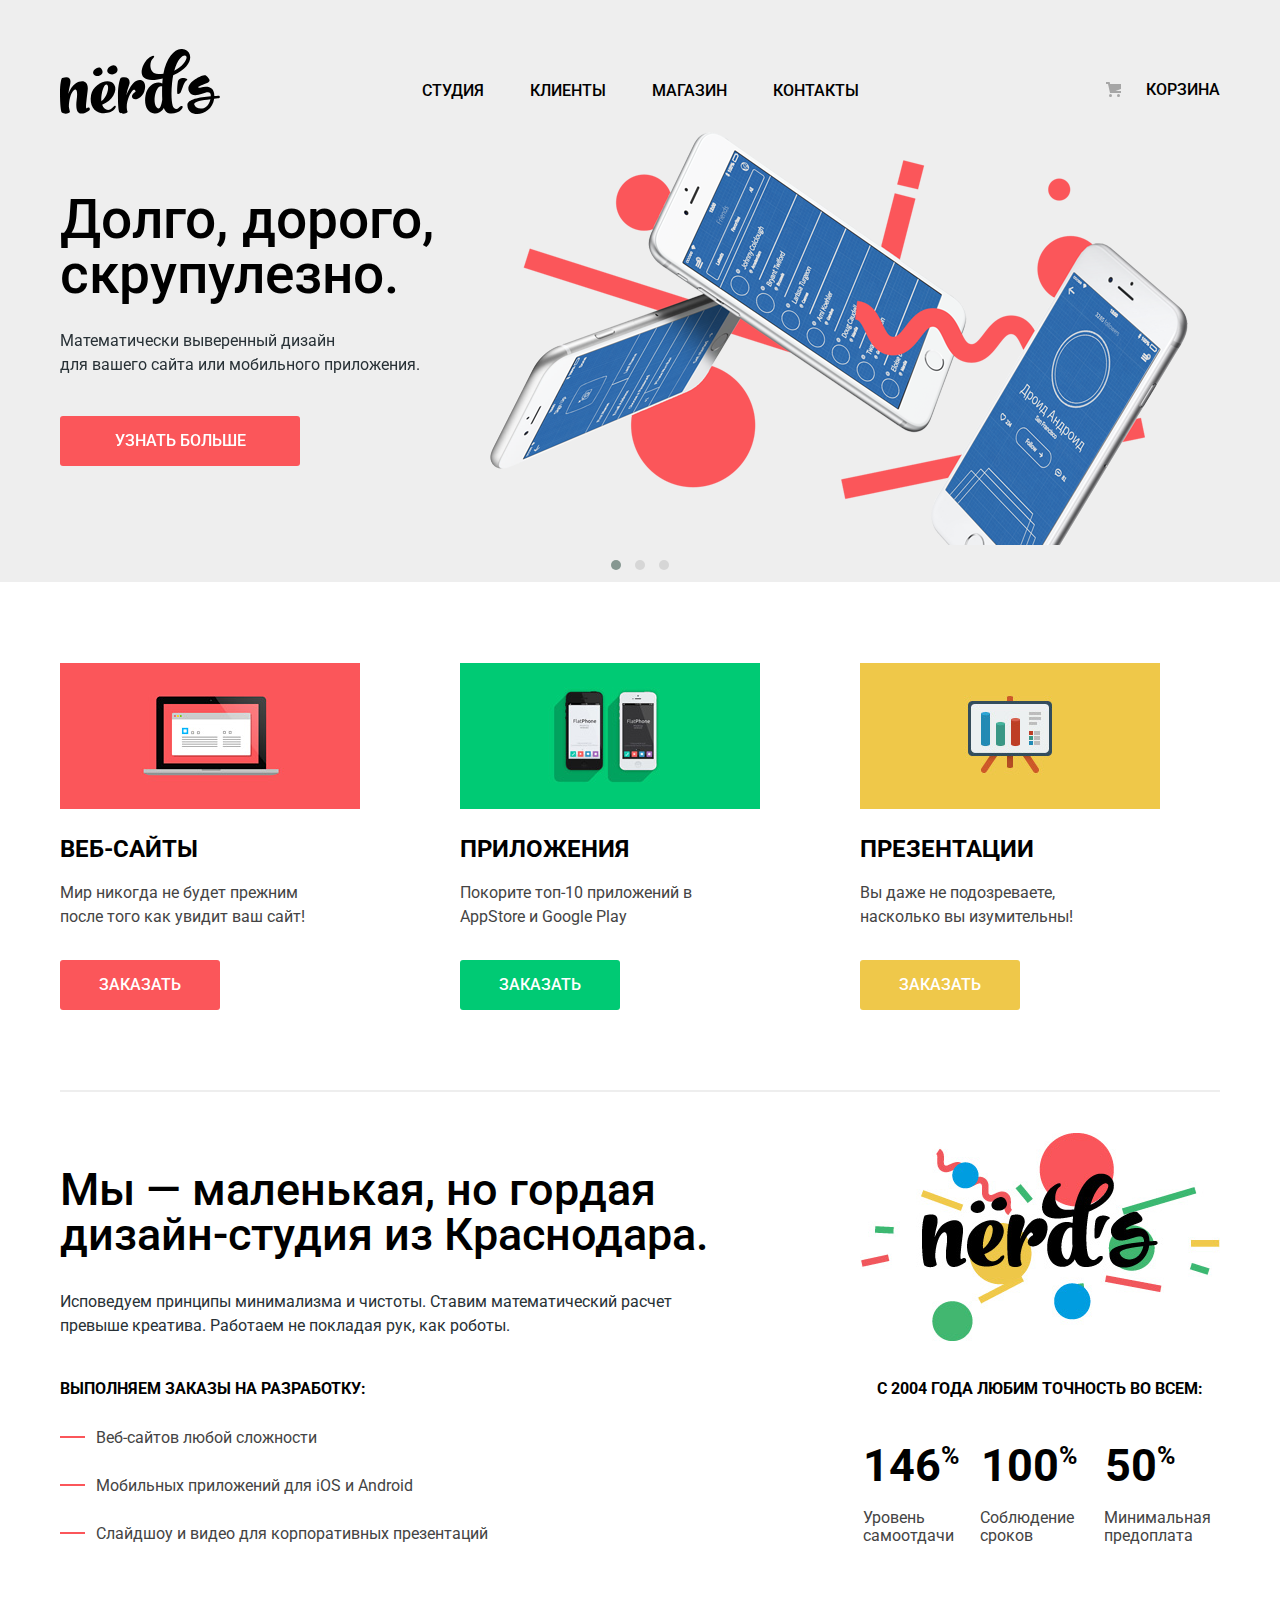
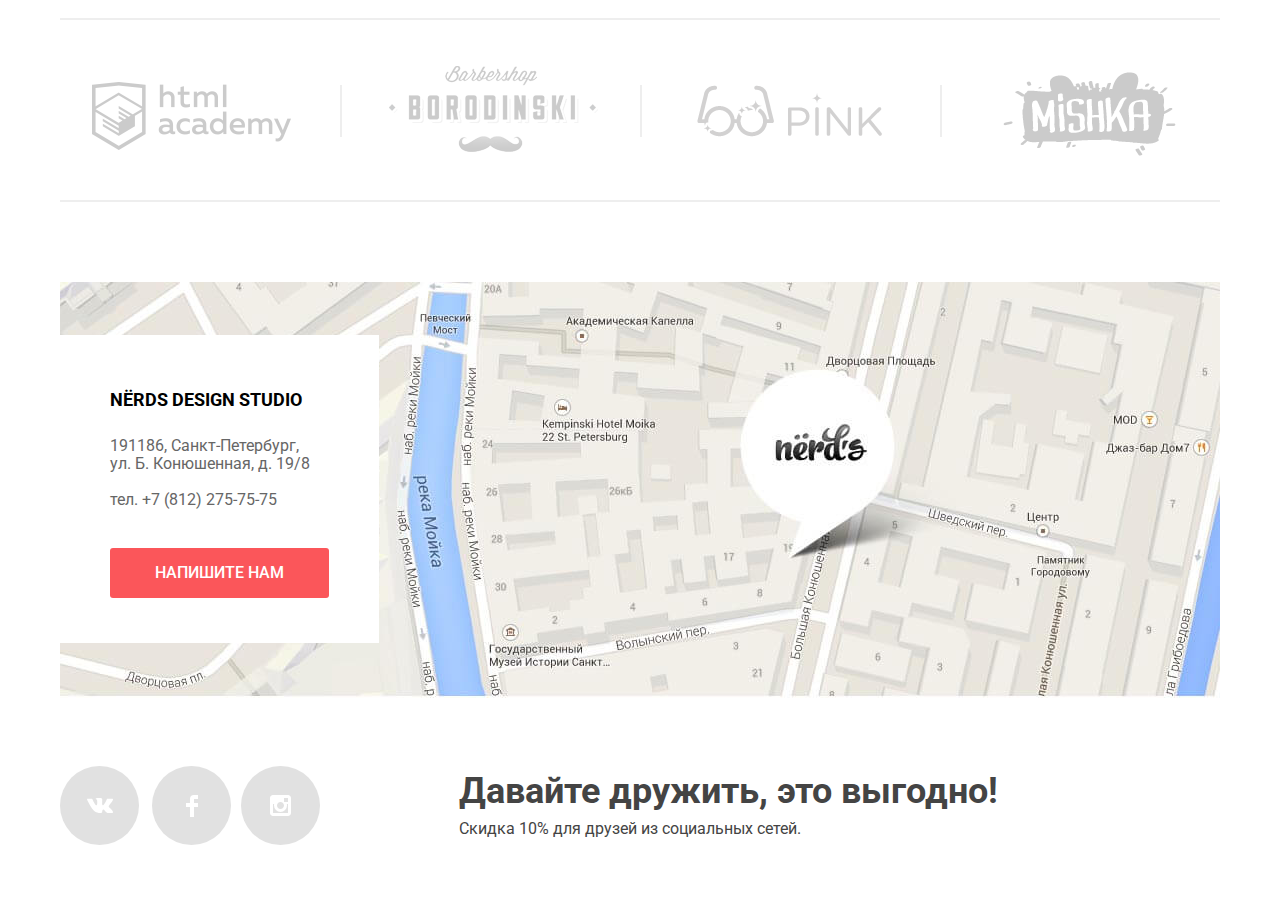
==== commit 47f1a7c5: "карусель работает" ====
--- a/index.html
+++ b/index.html
@@ -4,6 +4,8 @@
     <meta charset="utf-8">
     <title>Нёрдс: главная страница</title>
     <link href="https://fonts.googleapis.com/css?family=Roboto:400,500,700&amp;subset=cyrillic" rel="stylesheet">
+    <link rel="stylesheet" href="owlcarousel/dist/assets/owl.carousel.min.css">
+    <link rel="stylesheet" href="owlcarousel/dist/assets/owl.theme.default.min.css">
     <link href="css/normalize.min.css" rel="stylesheet">
     <link href="css/style.min.css" rel="stylesheet">
   </head>
@@ -36,12 +38,14 @@
           <input class="visually-hidden" type="radio" id="product-1" name="toggle" checked>
           <input class="visually-hidden" type="radio" id="product-2" name="toggle">
           <input class="visually-hidden" type="radio" id="product-3" name="toggle">
+<!--
           <div class="slider-controls">
-            <label class="slider-controls-item slider-controls-item--1" for="product-1">Первый</label>
-            <label class="slider-controls-item slider-controls-item--2" for="product-2">Второй</label>
-            <label class="slider-controls-item slider-controls-item--3" for="product-3">Третий</label>
-          </div>
-          <ul class="slider-list">
+            <label class="slider-controls-item slider-controls-item&#45;&#45;1" for="product-1">Первый</label>
+            <label class="slider-controls-item slider-controls-item&#45;&#45;2" for="product-2">Второй</label>
+            <label class="slider-controls-item slider-controls-item&#45;&#45;3" for="product-3">Третий</label>
+          </div>
+-->
+          <ul class="slider-list owl-carousel owl-theme">
             <li class="slider-item">
               <p class="slider-item-title">Долго, дорого,<br>скрупулезно.</p>
               <p>Математически выверенный дизайн<br>для вашего сайта или мобильного приложения.</p>
@@ -193,6 +197,7 @@
       </form>
     </div>
     <script src="js/jquery-3.5.1.min.js"></script>
+    <script src="owlcarousel/dist/owl.carousel.min.js"></script>
     <script src="js/slider.js"></script>
     <script src="js/popup.min.js"></script>
   </body>
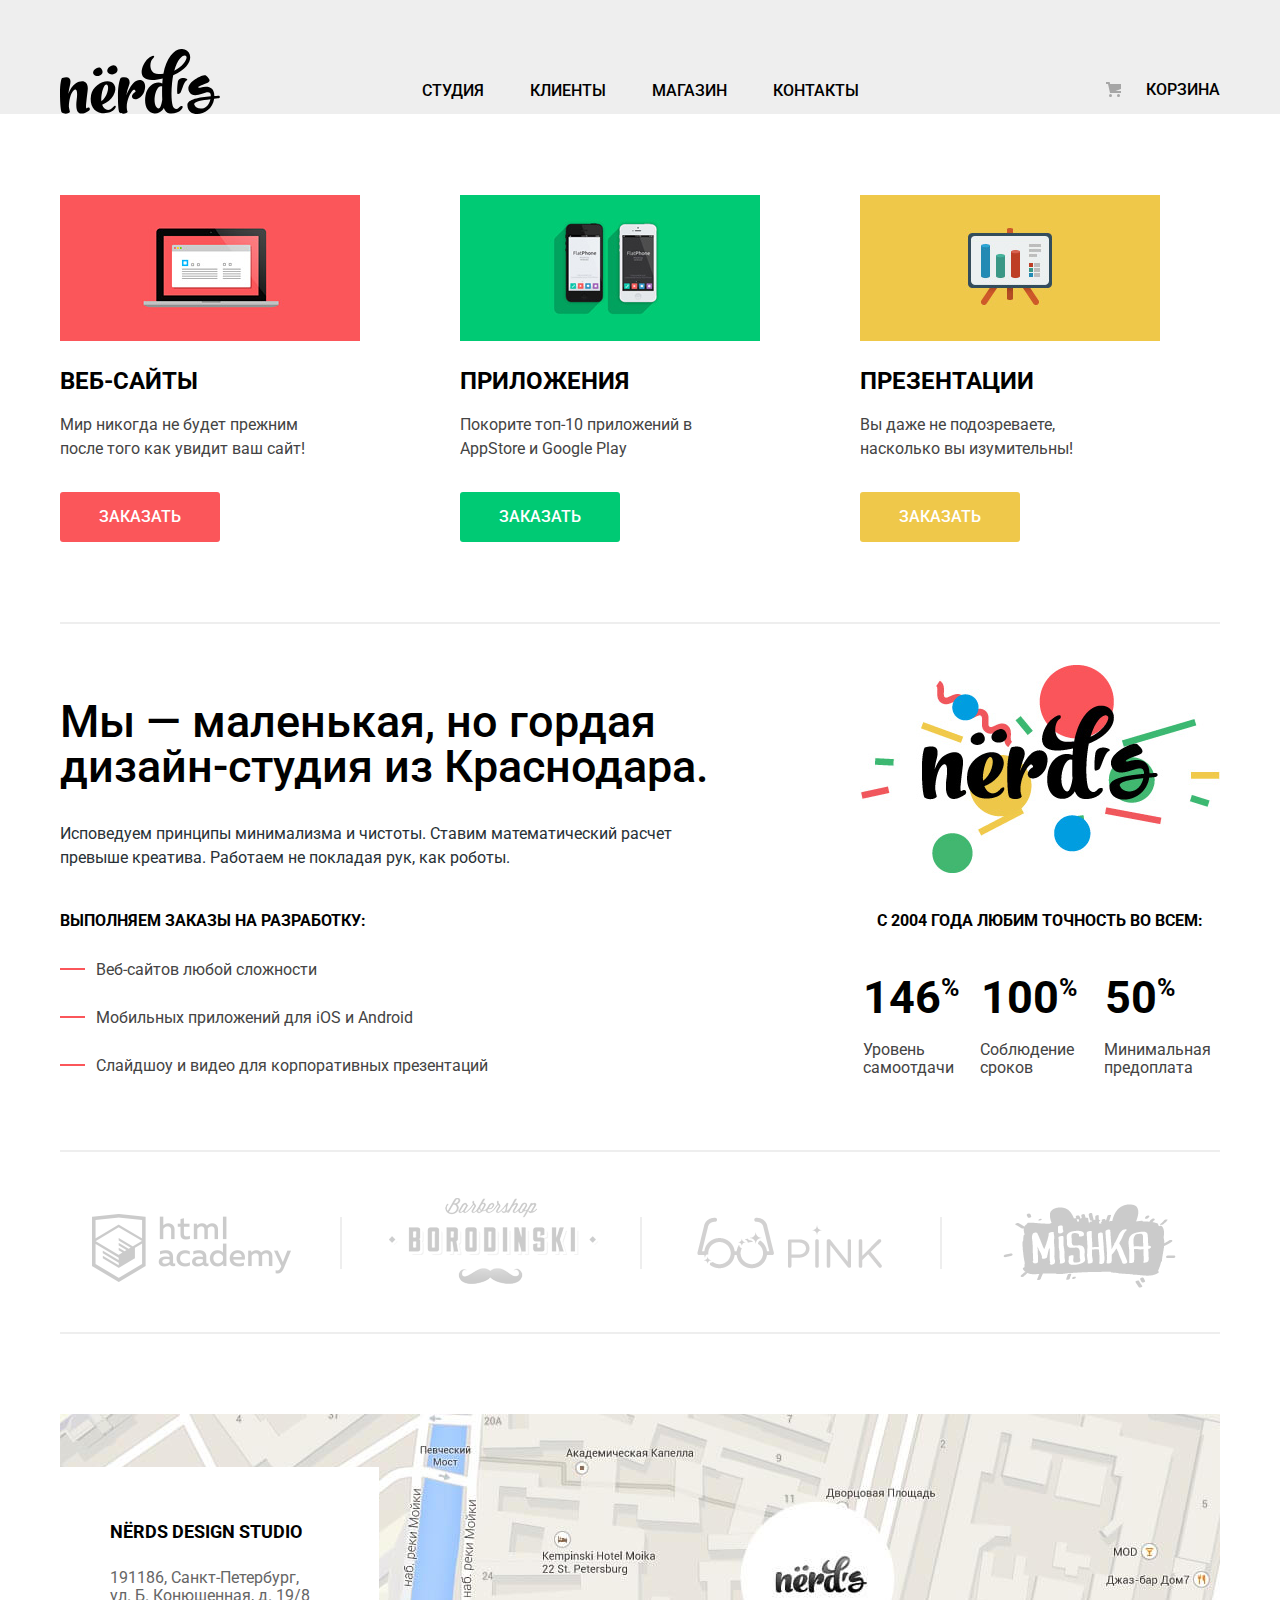
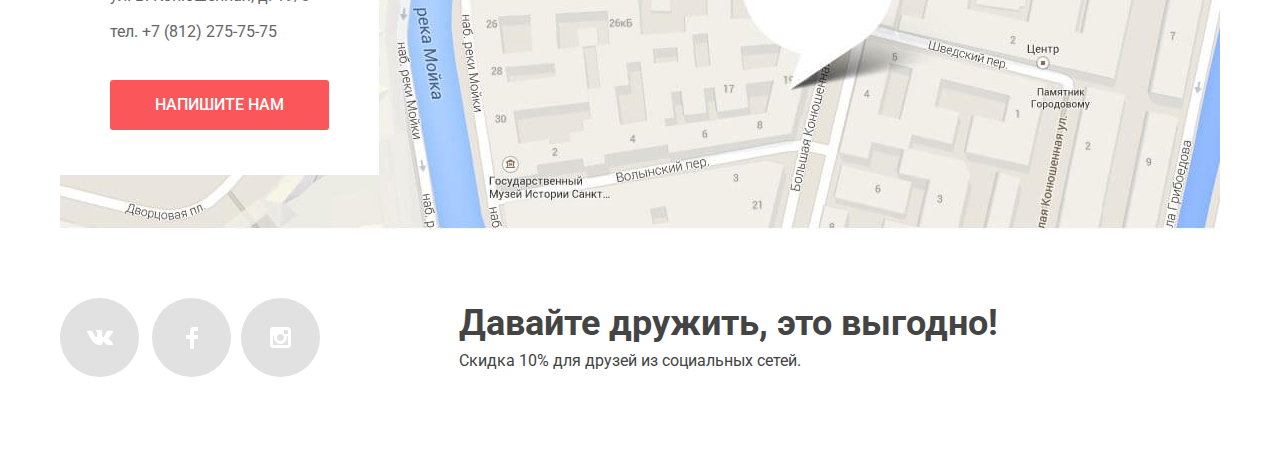
==== commit c9dba02b: "загрузка библиотек с CDN" ====
--- a/index.html
+++ b/index.html
@@ -4,8 +4,8 @@
     <meta charset="utf-8">
     <title>Нёрдс: главная страница</title>
     <link href="https://fonts.googleapis.com/css?family=Roboto:400,500,700&amp;subset=cyrillic" rel="stylesheet">
-    <link rel="stylesheet" href="owlcarousel/dist/assets/owl.carousel.min.css">
-    <link rel="stylesheet" href="owlcarousel/dist/assets/owl.theme.default.min.css">
+    <link rel="stylesheet" href="https://cdnjs.cloudflare.com/ajax/libs/OwlCarousel2/2.3.4/assets/owl.carousel.min.css">
+    <link rel="stylesheet" href="https://cdnjs.cloudflare.com/ajax/libs/OwlCarousel2/2.3.4/assets/owl.theme.default.min.css">
     <link href="css/normalize.min.css" rel="stylesheet">
     <link href="css/style.min.css" rel="stylesheet">
   </head>
@@ -196,8 +196,8 @@
         <button class="button send-btn" type="submit">Отправить</button>
       </form>
     </div>
-    <script src="js/jquery-3.5.1.min.js"></script>
-    <script src="owlcarousel/dist/owl.carousel.min.js"></script>
+    <script src="https://code.jquery.com/jquery-3.5.1.slim.min.js" integrity="sha256-4+XzXVhsDmqanXGHaHvgh1gMQKX40OUvDEBTu8JcmNs=" crossorigin="anonymous"></script>
+    <script src="https://cdnjs.cloudflare.com/ajax/libs/OwlCarousel2/2.3.4/owl.carousel.min.js"></script>
     <script src="js/slider.js"></script>
     <script src="js/popup.min.js"></script>
   </body>
